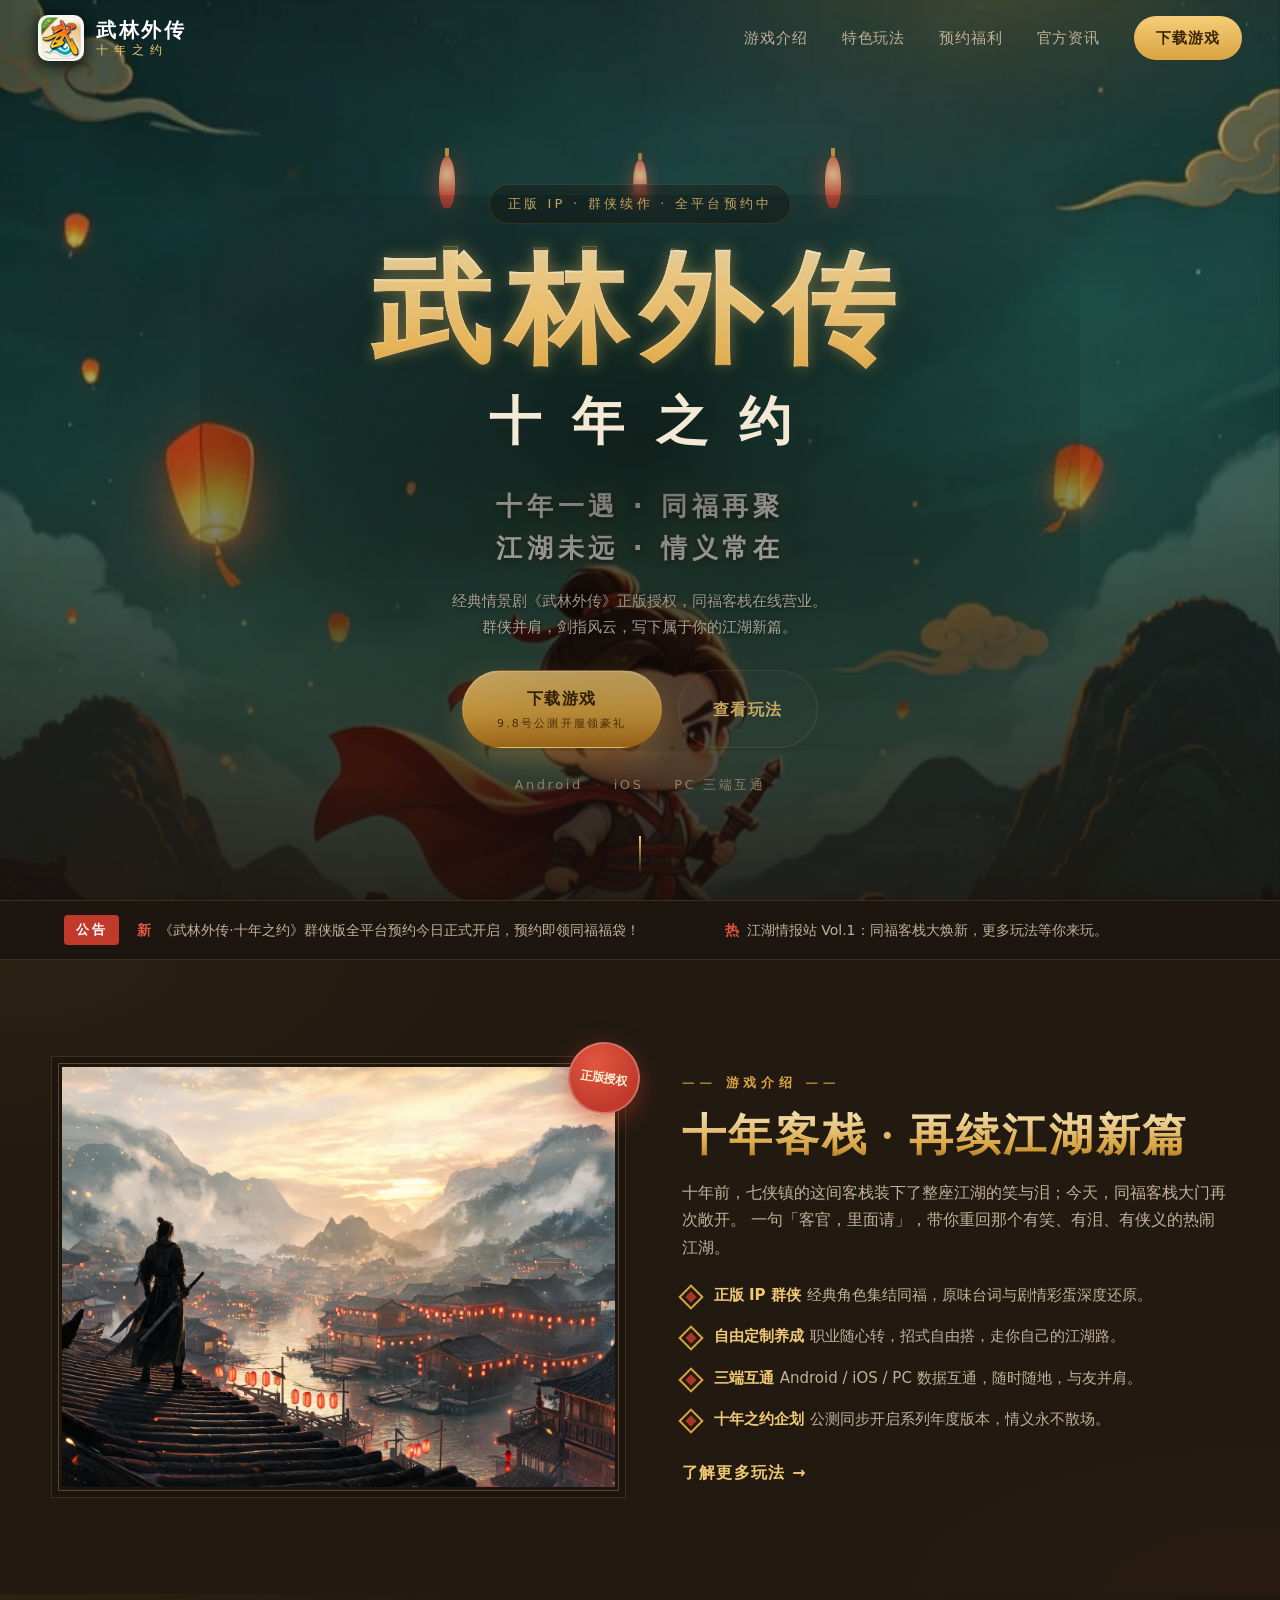
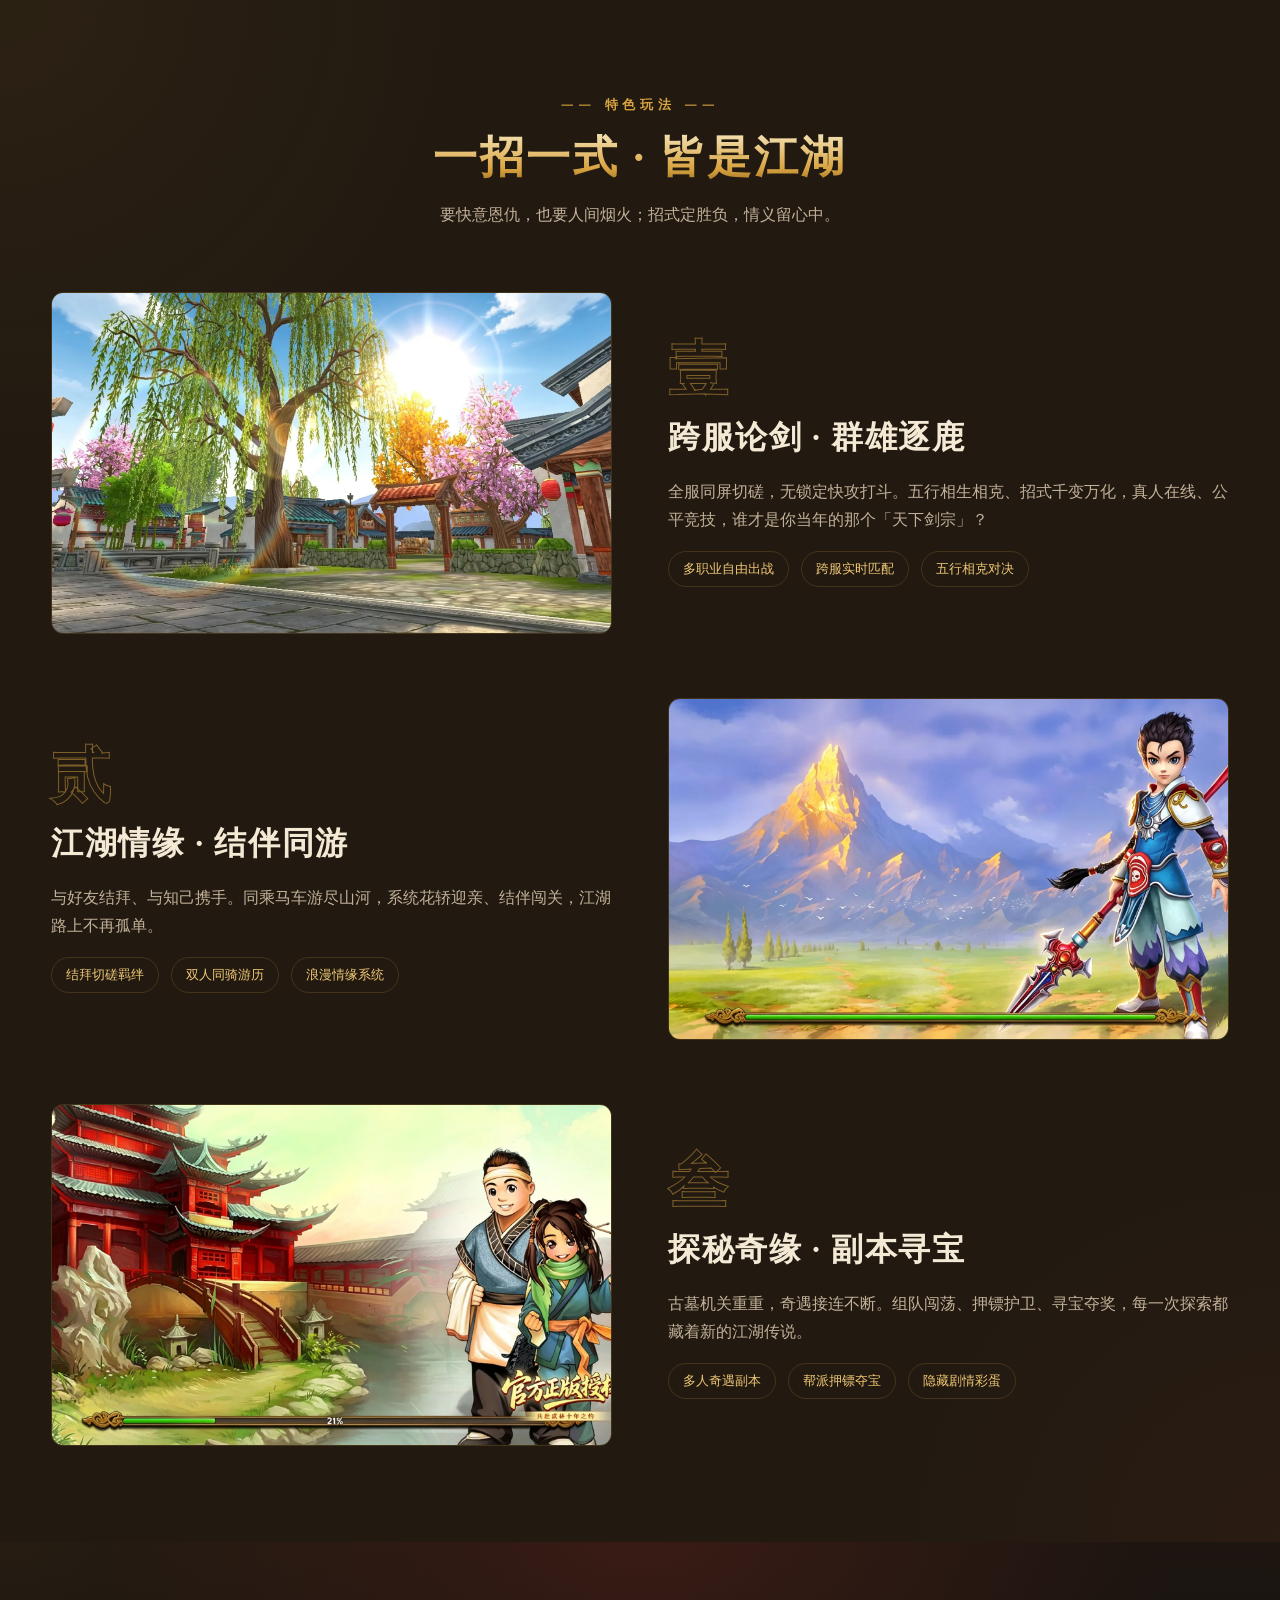
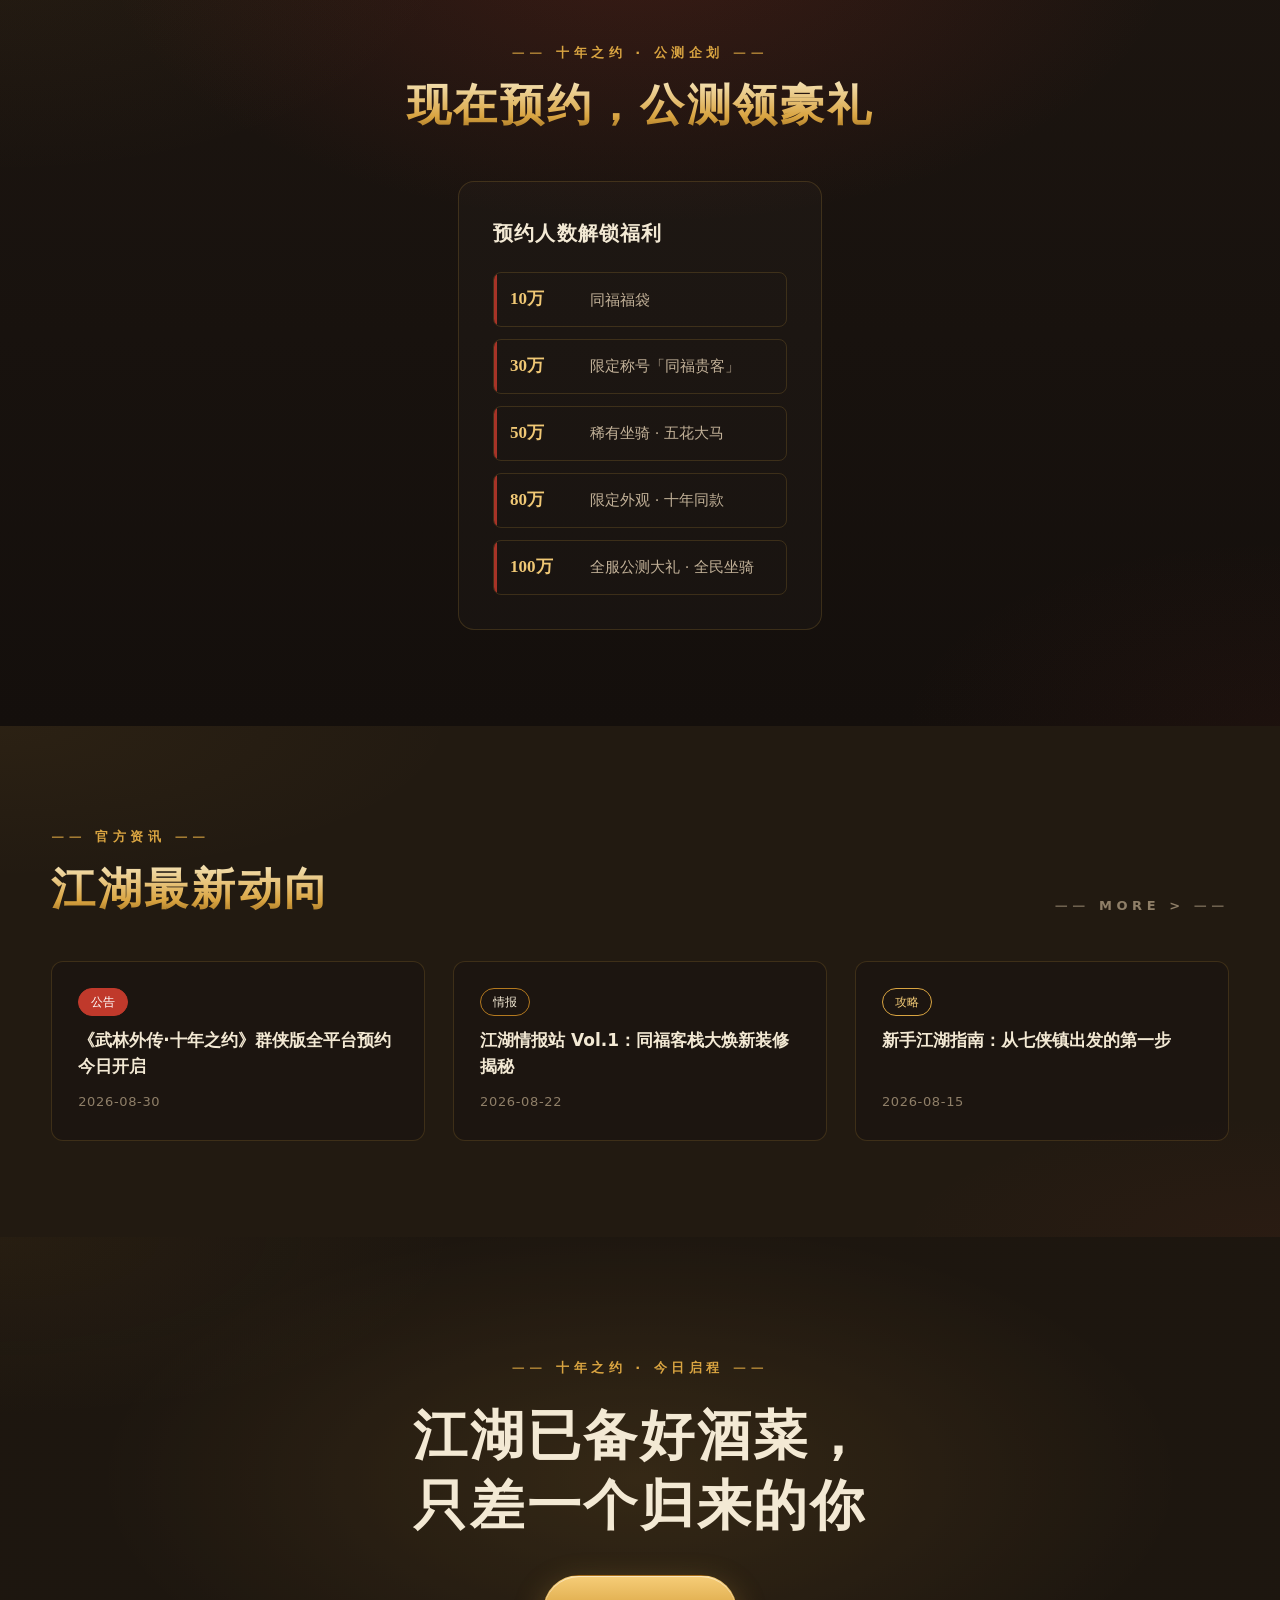
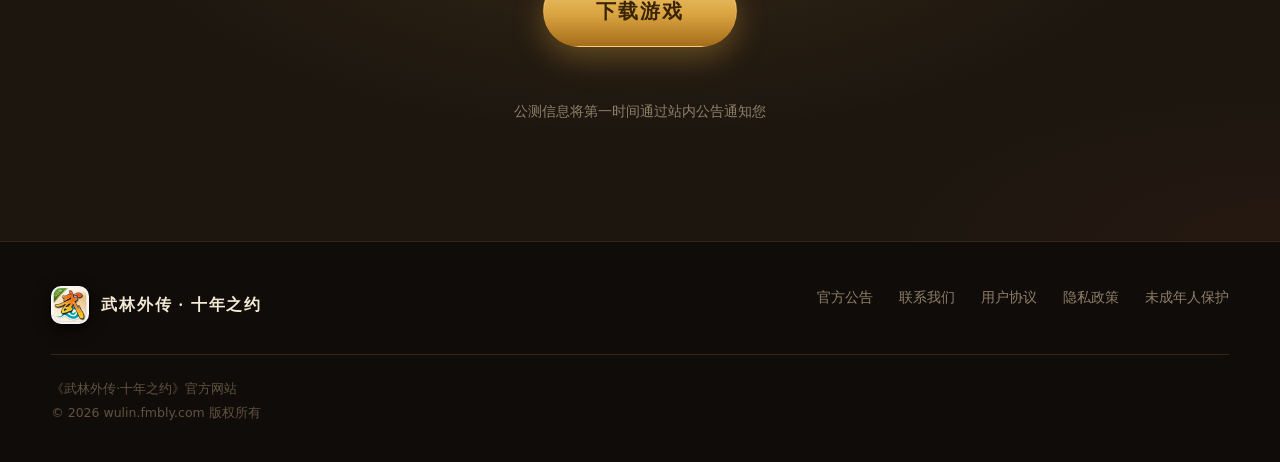
==== index.html @ 112ff5f8 "download: 武林外传下载链接替换为sdkn-ldy.zhangyu39.com分销落地页(app_id=7631, promote_id=1778)" ====
<!DOCTYPE html>
<html lang="zh-CN" class="js"><head>
<meta charset="UTF-8">
<meta name="viewport" content="width=device-width, initial-scale=1.0">
<title>武林外传：十年之约 - 官方网站</title>
<meta name="description" content="《武林外传·十年之约》正版群侠手游官网。经典情景剧武林外传正版授权，同福客栈在线营业，群侠并肩，剑指风云。十年一遇，江湖未远，情义常在。">
<meta name="keywords" content="武林外传,武林外传十年之约,武林外传手游,群侠,同福客栈,武侠手游,官网,预约">
<meta name="baidu-site-verification" content="codeva-mMOfyndmXT" />
<link rel="canonical" href="https://wulin.fmbly.com/">
<meta property="og:type" content="website">
<meta property="og:title" content="武林外传：十年之约 - 官方网站">
<meta property="og:description" content="十年一遇 · 同福再聚。经典情景剧正版授权群侠手游，公测预约现已开启。">
<meta property="og:image" content="https://wulin.fmbly.com/assets/images/hero_kv.jpg">
<link rel="icon" type="image/svg+xml" href="favicon.svg">
<link rel="icon" type="image/png" href="favicon-32.png" sizes="32x32">
<link rel="apple-touch-icon" href="favicon-192.png">
<link rel="stylesheet" href="css/style.css?v=20260903">
</head>
<body>
<a class="skip-link" href="#main">跳到主要内容</a>

<!-- ===== 顶部导航 ===== -->
<header class="site-head scrolled" id="top">
  <nav class="nav" aria-label="主导航">
    <a class="brand" href="#top">
      <img class="brand-seal-img" src="assets/images/logo-wu-v7.webp?v=20260903" alt="武林外传·十年之约" width="48" height="48">
      <span class="brand-txt">
        <b>武林外传</b>
        <i>十年之约</i>
      </span>
    </a>
    <div class="nav-links" id="navLinks">
      <a href="#intro">游戏介绍</a>
      <a href="#features">特色玩法</a>
      <a href="#welfare">预约福利</a>
      <a href="#news">官方资讯</a>
      <a class="nav-cta" href="https://sdkn-ldy.zhangyu39.com/?app_id=7631&promote_id=1778" target="_blank">下载游戏</a>
    </div>
    <button class="nav-toggle" id="navToggle" aria-label="展开菜单" aria-expanded="false" aria-controls="navLinks">
      <span></span><span></span><span></span>
    </button>
  </nav>
</header>

<main id="main">

  <!-- ===== 首屏主视觉 ===== -->
  <section class="hero" id="home">
    <div class="hero-media">
      <img class="hero-bg" src="assets/images/hero-new.webp?v=20260904" alt="同福客栈月夜江湖" fetchpriority="high">
      <div class="hero-veil"></div>
      <div class="hero-veil2"></div>
    </div>
    <div class="hero-inner">
      <div class="hero-lantern-wrap" aria-hidden="true">
        <span class="lantern l1"></span>
        <span class="lantern l2"></span>
        <span class="lantern l3"></span>
      </div>
      <div class="hero-badge">正版 IP · 群侠续作 · 全平台预约中</div>
      <h1 class="hero-title">
        <span class="t-main">武林外传</span>
        <span class="t-sub">十年之约</span>
      </h1>
      <p class="hero-dimmer" aria-hidden="true"></p>
      <p class="hero-slogan">十年一遇 · 同福再聚<br>江湖未远 · 情义常在</p>
      <p class="hero-desc">经典情景剧《武林外传》正版授权，同福客栈在线营业。<br>群侠并肩，剑指风云，写下属于你的江湖新篇。</p>
      <div class="hero-actions">
        <a class="btn btn-primary" href="https://sdkn-ldy.zhangyu39.com/?app_id=7631&promote_id=1778" target="_blank" style="position: relative;">
          <span>下载游戏</span>
          <small>9.8号公测开服领豪礼</small>
        </a>
        <a class="btn btn-ghost" href="#features">查看玩法</a>
      </div>
      <div class="hero-meta">
        <span>Android</span><i>·</i><span>iOS</span><i>·</i><span>PC 三端互通</span>
      </div>
    </div>
    <div class="hero-scroll" aria-hidden="true"><i></i></div>
  </section>

  <!-- ===== 公告栏 ===== -->
  <div class="notice">
    <span class="notice-seal">公告</span>
    <div class="notice-track">
      <p><b>新</b>《武林外传·十年之约》群侠版全平台预约今日正式开启，预约即领同福福袋！</p>
      <p><b>热</b>江湖情报站 Vol.1：同福客栈大焕新，更多玩法等你来玩。</p>
    </div>
  </div>

  <!-- ===== 游戏介绍 ===== -->
  <section class="section intro" id="intro">
    <div class="wrap grid-2">
      <div class="intro-media reveal in">
        <div class="frame-photo">
          <img src="assets/images/hero_kv.webp?v=20260903" alt="暮色古武侠客栈全景" loading="lazy">
        </div>
        <span class="frame-stamp" aria-hidden="true">正版授权</span>
      </div>
      <div class="intro-body">
        <span class="eyebrow">游戏介绍</span>
        <h2 class="sec-title">十年客栈 · 再续江湖新篇</h2>
        <p class="sec-lead">
          十年前，七侠镇的这间客栈装下了整座江湖的笑与泪；今天，同福客栈大门再次敞开。
          一句「客官，里面请」，带你重回那个有笑、有泪、有侠义的热闹江湖。
        </p>
        <ul class="intro-points">
          <li>
            <i class="qi"></i><span><b>正版 IP 群侠</b>经典角色集结同福，原味台词与剧情彩蛋深度还原。</span>
          </li>
          <li>
            <i class="qi"></i><span><b>自由定制养成</b>职业随心转，招式自由搭，走你自己的江湖路。</span>
          </li>
          <li>
            <i class="qi"></i><span><b>三端互通</b>Android / iOS / PC 数据互通，随时随地，与友并肩。</span>
          </li>
          <li>
            <i class="qi"></i><span><b>十年之约企划</b>公测同步开启系列年度版本，情义永不散场。</span>
          </li>
        </ul>
        <a class="link-more" href="#features">了解更多玩法 <span>→</span></a>
      </div>
    </div>
  </section>

  <!-- ===== 特色玩法 ===== -->
  <section class="section features" id="features">
    <div class="wrap">
      <div class="sec-head-center reveal in">
        <span class="eyebrow">特色玩法</span>
        <h2 class="sec-title">一招一式 · 皆是江湖</h2>
        <p class="sec-lead">要快意恩仇，也要人间烟火；招式定胜负，情义留心中。</p>
      </div>

      <article class="feat-row">
        <div class="feat-media reveal in"><img src="assets/images/feature-lunjian.webp?v=20260903" alt="数位侠士点亮兵刃在古老擂台对招" loading="lazy"></div>
        <div class="feat-body reveal in">
          <span class="feat-index">壹</span>
          <h3>跨服论剑 · 群雄逐鹿</h3>
          <p>全服同屏切磋，无锁定快攻打斗。五行相生相克、招式千变万化，真人在线、公平竞技，谁才是你当年的那个「天下剑宗」？</p>
          <ul>
            <li>多职业自由出战</li>
            <li>跨服实时匹配</li>
            <li>五行相克对决</li>
          </ul>
        </div>
      </article>

      <article class="feat-row rev">
        <div class="feat-media reveal in"><img src="assets/images/feature-qingyuan.webp?v=20260903" alt="皓月当空，一对江湖侠侣在湖心码头并肩凭栏" loading="lazy"></div>
        <div class="feat-body reveal in">
          <span class="feat-index">贰</span>
          <h3>江湖情缘 · 结伴同游</h3>
          <p>与好友结拜、与知己携手。同乘马车游尽山河，系统花轿迎亲、结伴闯关，江湖路上不再孤单。</p>
          <ul>
            <li>结拜切磋羁绊</li>
            <li>双人同骑游历</li>
            <li>浪漫情缘系统</li>
          </ul>
        </div>
      </article>

      <article class="feat-row">
        <div class="feat-media reveal in"><img src="assets/images/feature-jitan.webp?v=20260903" alt="探险者深入云雾缭绕的深山古祠秘藏" loading="lazy"></div>
        <div class="feat-body reveal in">
          <span class="feat-index">叁</span>
          <h3>探秘奇缘 · 副本寻宝</h3>
          <p>古墓机关重重，奇遇接连不断。组队闯荡、押镖护卫、寻宝夺奖，每一次探索都藏着新的江湖传说。</p>
          <ul>
            <li>多人奇遇副本</li>
            <li>帮派押镖夺宝</li>
            <li>隐藏剧情彩蛋</li>
          </ul>
        </div>
      </article>
    </div>
  </section>


  <!-- ===== 预约福利 ===== -->
  <section class="section welfare" id="welfare">
    <div class="wrap">
      <div class="sec-head-center reveal in">
        <span class="eyebrow">十年之约 · 公测企划</span>
        <h2 class="sec-title">现在预约，公测领豪礼</h2>
      </div>

      <div class="welfare-grid">
                <div class="reward reveal in">
          <h3>预约人数解锁福利</h3>
          <ul class="reward-tiers">
            <li><span class="rt-num">10万</span><span class="rt-name">同福福袋</span><i></i></li>
            <li><span class="rt-num">30万</span><span class="rt-name">限定称号「同福贵客」</span><i></i></li>
            <li><span class="rt-num">50万</span><span class="rt-name">稀有坐骑 · 五花大马</span><i></i></li>
            <li><span class="rt-num">80万</span><span class="rt-name">限定外观 · 十年同款</span><i></i></li>
            <li><span class="rt-num">100万</span><span class="rt-name">全服公测大礼 · 全民坐骑</span><i></i></li>
          </ul>
        </div>
      </div>
    </div>
  </section>

  <!-- ===== 官方资讯 ===== -->
  <section class="section news" id="news">
    <div class="wrap">
      <div class="sec-head-space reveal in">
        <div>
          <span class="eyebrow">官方资讯</span>
          <h2 class="sec-title">江湖最新动向</h2>
        </div>
        <span class="eyebrow side">MORE &gt;</span>
      </div>
      <div class="news-list">
        <a class="news-item reveal in" href="#" aria-label="查看公告">
          <span class="news-tag hot">公告</span>
          <h3>《武林外传·十年之约》群侠版全平台预约今日开启</h3>
          <span class="news-date">2026-08-30</span>
        </a>
        <a class="news-item reveal in" href="#" aria-label="查看情报">
          <span class="news-tag info">情报</span>
          <h3>江湖情报站 Vol.1：同福客栈大焕新装修揭秘</h3>
          <span class="news-date">2026-08-22</span>
        </a>
        <a class="news-item reveal in" href="#" aria-label="查看攻略">
          <span class="news-tag">攻略</span>
          <h3>新手江湖指南：从七侠镇出发的第一步</h3>
          <span class="news-date">2026-08-15</span>
        </a>
      </div>
    </div>
  </section>

  <!-- ===== 最终行动号召 ===== -->
  <section class="section reserve" id="reserve">
    <div class="reserve-inner reveal in">
      <span class="eyebrow">十年之约 · 今日启程</span>
      <h2 class="reserve-title">江湖已备好酒菜，<br>只差一个归来的你</h2>
      <a class="btn btn-primary btn-lg" href="https://sdkn-ldy.zhangyu39.com/?app_id=7631&promote_id=1778" target="_blank"><span>下载游戏</span></a>
      <p class="reserve-note"><br>公测信息将第一时间通过站内公告通知您</p>
    </div>
  </section>

</main>

<!-- ===== 页脚 ===== -->
<footer class="footer">
  <div class="wrap">
    <div class="foot-top">
      <div class="foot-brand">
        <img class="brand-seal-img" src="assets/images/logo-wu-v7.webp?v=20260903" alt="武林外传·十年之约" width="48" height="48">
        <b>武林外传 · 十年之约</b>
      </div>
      <div class="foot-links">
        <a href="#">官方公告</a>
        <a href="#">联系我们</a>
        <a href="#">用户协议</a>
        <a href="#">隐私政策</a>
        <a href="#">未成年人保护</a>
      </div>
    </div>
    <div class="foot-line"></div>
    <div class="foot-legal">
      <p>《武林外传·十年之约》官方网站</p>
      <p>© 2026 wulin.fmbly.com 版权所有</p>
    </div>
  </div>
</footer>

<script src="js/main.js?v=20260901"></script>

</body></html>
---- css/style.css ----
/* ==========================================================
   武林外传 · 十年之约 — 官方站样式
   暖色怀旧客栈 × 现代高级手游质感
   ========================================================== */

:root{
  --ink:#140f0c;          /* 深墨暖黑 */
  --panel:#1c1510;
  --panel2:#231a13;
  --line:rgba(217,164,65,.18);
  --gold:#d9a441;
  --gold-2:#f0c875;
  --gold-3:#b4791f;
  --red:#c0392b;
  --red-2:#e2573f;
  --paper:#f3e9d4;       /* 羊皮纸暖白 */
  --muted:#c2b198;
  --dim:#8f7f68;
  --font-serif:"Noto Serif SC","Songti SC","STSong","SimSun",serif;
  --font-sans:"PingFang SC","Microsoft YaHei","Noto Sans SC",system-ui,sans-serif;
  --shadow:0 24px 60px rgba(0,0,0,.5);
}

*{margin:0;padding:0;box-sizing:border-box;-webkit-tap-highlight-color:transparent}
html{scroll-behavior:smooth;scroll-padding-top:84px}
body{
  font-family:var(--font-sans);
  color:var(--paper);
  background:#221a11;   /* 在原极暗墨黑基础上提亮到暖调深棕，减轻整体沉闷感 */
  line-height:1.7;
  -webkit-font-smoothing:antialiased;
  overflow-x:hidden;
}
a{color:inherit;text-decoration:none}
img{display:block;max-width:100%}
ul{list-style:none}

::selection{background:var(--gold-3);color:#fff}

.skip-link{
  position:absolute;left:-9999px;top:0;z-index:200;
  padding:10px 16px;background:var(--gold);color:var(--ink);
}
.skip-link:focus{left:8px;top:8px}

.wrap{width:min(1180px,92vw);margin:0 auto}
.section{padding:96px 0;position:relative}

/* 中式点缀背景云纹 */
.section::before{
  content:"";position:absolute;inset:0;pointer-events:none;
  background:
    radial-gradient(60% 50% at 0% 0%, rgba(217,164,65,.05), transparent 60%),
    radial-gradient(50% 40% at 100% 100%, rgba(192,57,43,.05), transparent 60%);
}

/* ---------- 通用标题 ---------- */
.eyebrow{
  display:inline-block;font-size:13px;letter-spacing:.35em;
  color:var(--gold);font-weight:600;margin-bottom:14px;
}
.eyebrow::before{content:"—— ";opacity:.7}
.eyebrow::after{content:" ——";opacity:.7}
.sec-title{
  font-family:var(--font-serif);
  font-weight:800;font-size:clamp(28px,4vw,44px);
  letter-spacing:.06em;line-height:1.25;
  background:linear-gradient(180deg,#f6e6bd,#d9a441 70%,#9a6c1f);
  -webkit-background-clip:text;background-clip:text;color:transparent;
}
.sec-lead{margin-top:16px;color:var(--muted);max-width:640px}
.sec-head-center{text-align:center}
.sec-head-center .sec-lead{margin-left:auto;margin-right:auto}
.sec-head-space{display:flex;align-items:flex-end;justify-content:space-between}
.sec-head-space .side{color:var(--dim);margin:0}

/* ---------- 按钮 ---------- */
.btn{
  display:inline-flex;flex-direction:column;align-items:center;justify-content:center;
  gap:2px;padding:14px 34px;border-radius:100px;
  font-family:var(--font-serif);font-weight:700;letter-spacing:.1em;
  text-align:center;transition:.25s;border:1px solid transparent;
}
.btn small{font-size:11px;letter-spacing:.2em;opacity:.85;font-family:var(--font-sans);font-weight:400}
.btn-primary{
  color:#3a2406;
  background:linear-gradient(180deg,#f6cd78,#d9a441 55%,#a66d1a);
  box-shadow:0 10px 30px rgba(217,164,65,.35), inset 0 1px 0 rgba(255,255,255,.5);
}
.btn-primary:hover{transform:translateY(-2px);box-shadow:0 16px 40px rgba(217,164,65,.5), inset 0 1px 0 rgba(255,255,255,.5)}
.btn-ghost{color:var(--gold-2);border-color:var(--line);background:rgba(255,255,255,.02)}
.btn-ghost:hover{border-color:var(--gold);background:rgba(217,164,65,.08)}
.btn-lg{padding:18px 52px;font-size:20px}
.link-more{margin-top:26px;display:inline-block;color:var(--gold-2);font-weight:600;letter-spacing:.08em}
.link-more span{display:inline-block;transition:.25s}
.link-more:hover span{transform:translateX(6px)}

/* ---------- 顶部导航 ---------- */
.site-head{position:fixed;inset:0 0 auto;z-index:100}
.nav{
  width:min(1280px,94vw);margin:0 auto;height:76px;
  display:flex;align-items:center;justify-content:space-between;
  transition:.3s;
}
.site-head.scrolled .nav{height:62px}
.site-head.scrolled{
  background:rgba(20,15,12,.88);
  backdrop-filter:blur(12px);
  border-bottom:1px solid var(--line);
}
.brand{display:flex;align-items:center;gap:12px}
.brand-logo{height:44px;width:auto;flex:none;object-fit:contain;filter:drop-shadow(0 4px 12px rgba(0,0,0,.45))}
.brand-seal-img{
  width:46px;height:46px;flex:none;object-fit:contain;
  border-radius:10px;box-shadow:0 4px 16px rgba(0,0,0,.55);filter:drop-shadow(0 2px 6px rgba(0,0,0,.35));
}
.brand-txt{display:flex;flex-direction:column;line-height:1.05}
.brand-txt b{font-family:var(--font-serif);font-size:20px;letter-spacing:.12em;color:#fff}
.brand-txt i{font-style:normal;font-size:12px;letter-spacing:.5em;color:var(--gold-2);margin-top:3px}
.nav-links{display:flex;align-items:center;gap:34px}
.nav-links a{color:var(--muted);font-size:14.5px;letter-spacing:.06em;transition:.2s;position:relative}
.nav-links a:hover{color:var(--gold-2)}
.nav-links a::after{content:"";position:absolute;left:0;bottom:-6px;width:0;height:2px;background:var(--gold);transition:.25s}
.nav-links a:hover::after{width:100%}
.nav-links .nav-cta{
  color:#3a2406;font-weight:700;padding:10px 22px;border-radius:100px;
  background:linear-gradient(180deg,#f6cd78,#d9a441);
}
.nav-links .nav-cta::after{display:none}
.nav-links .nav-cta:hover{color:#2a1a04;box-shadow:0 6px 20px rgba(217,164,65,.4)}
.nav-toggle{
  display:none;width:42px;height:42px;background:none;border:1px solid var(--line);
  border-radius:8px;flex-direction:column;align-items:center;justify-content:center;gap:5px;cursor:pointer;
}
.nav-toggle span{width:20px;height:2px;background:var(--gold-2);transition:.3s}
.nav-toggle.open span:nth-child(1){transform:translateY(7px) rotate(45deg)}
.nav-toggle.open span:nth-child(2){opacity:0}
.nav-toggle.open span:nth-child(3){transform:translateY(-7px) rotate(-45deg)}

/* ---------- 首屏 ---------- */
.hero{position:relative;min-height:100vh;display:flex;align-items:center;justify-content:center;overflow:hidden;text-align:center}
.hero-media{position:absolute;inset:0}
.hero-bg{width:100%;height:100%;object-fit:cover;object-position:center 35%;transform:scale(1.06);animation:heroZoom 16s ease-out forwards}
@keyframes heroZoom{to{transform:scale(1)}}
.hero-veil{position:absolute;inset:0;background:linear-gradient(180deg,rgba(20,15,12,.18),rgba(20,15,12,.28) 50%,rgba(20,15,12,.85) 100%)}
.hero-veil2{position:absolute;inset:0;background:radial-gradient(80% 60% at 50% 25%,transparent,rgba(20,15,12,.22))}
.hero-inner{position:relative;z-index:5;padding:120px 20px 40px}
.hero-badge{
  display:inline-block;padding:8px 18px;border:1px solid var(--line);
  border-radius:100px;color:var(--gold-2);font-size:13px;letter-spacing:.25em;
  background:rgba(20,15,12,.35);backdrop-filter:blur(6px);margin-bottom:26px;
}
.hero-title{font-family:var(--font-serif);margin:0 0 20px;position:relative;z-index:2}
.hero-title .t-main,.hero-title .t-sub{position:relative;z-index:2}
.hero-dimmer{position:absolute;left:50%;top:17%;transform:translateX(-50%);z-index:1;width:min(880px,94vw);height:72%;border-radius:18px;background:radial-gradient(60% 62% at 50% 46%,rgba(10,7,4,.62),rgba(10,7,4,.28) 62%,transparent 100%);pointer-events:none}
.hero-title .t-main{
  display:block;font-size:clamp(52px,10vw,120px);font-weight:900;letter-spacing:.12em;line-height:1;
  background:linear-gradient(180deg,#fffbe6,#ffdd9e 55%,#f8c05a);
  -webkit-background-clip:text;background-clip:text;color:transparent;
  -webkit-text-stroke:.5px rgba(255,255,255,.35);
  text-shadow:0 0 16px rgba(255,200,90,.4),0 1px 2px rgba(150,100,20,.3);
}
.hero-title .t-sub{
  display:block;font-size:clamp(24px,4.5vw,52px);font-weight:700;letter-spacing:.6em;
  color:var(--paper);margin-top:8px;text-indent:.6em;
}
.hero-slogan{margin-top:6px;font-size:clamp(18px,2.6vw,26px);letter-spacing:.18em;color:#ffffff;font-weight:600;line-height:1.6;text-shadow:0 2px 8px rgba(0,0,0,.7),0 0 20px rgba(255,200,120,.3)}
.hero-desc{margin:20px auto 30px;color:#f5ecd7;font-size:15px;max-width:520px;text-shadow:0 1px 4px rgba(0,0,0,.6)}
.hero-actions{display:flex;gap:16px;justify-content:center;flex-wrap:wrap}
.hero-meta{margin-top:26px;color:var(--dim);font-size:13px;letter-spacing:.2em;display:flex;gap:12px;justify-content:center}
.hero-meta i{opacity:.4}
.hero-scroll{position:absolute;bottom:26px;left:50%;transform:translateX(-50%);z-index:5}
.hero-scroll i{display:block;width:2px;height:38px;background:linear-gradient(var(--gold-2),transparent);animation:drop 2s infinite}
@keyframes drop{0%{transform:scaleY(0);transform-origin:top}45%{transform:scaleY(1);transform-origin:top}100%{transform:scaleY(0);transform-origin:bottom;opacity:0}}

/* 灯笼 */
.hero-lantern-wrap{position:absolute;inset:12% 0 auto 0;display:flex;justify-content:space-around;pointer-events:none;opacity:.8}
.lantern{width:16px;height:52px;border-radius:50% 50% 40% 40%;position:relative;
  background:radial-gradient(circle at 50% 35%,#ffd19c,var(--red-2) 60%,var(--red));box-shadow:0 0 22px rgba(226,87,63,.6);animation:sway 4s ease-in-out infinite}
.lantern::before{content:"";position:absolute;top:-8px;left:50%;transform:translateX(-50%);border-left:2px solid var(--gold);border-right:2px solid var(--gold);height:8px}
.lantern.l2{animation-delay:.5s;transform:scale(.85)}
.lantern.l3{animation-delay:1.1s}
@keyframes sway{0%,100%{transform:rotate(-4deg)}50%{transform:rotate(4deg)}}

/* ---------- 公告栏 ---------- */
.notice{display:flex;align-items:center;gap:18px;background:var(--panel);border-top:1px solid var(--line);border-bottom:1px solid var(--line);overflow:hidden}
.notice-seal{flex:none;margin:14px 0 14px 5vw;padding:4px 12px;background:var(--red);color:#fff;font-weight:700;letter-spacing:.2em;border-radius:4px;font-size:13px}
.notice-track{overflow:hidden;white-space:nowrap;width:100%}
.notice-track p{display:inline-block;color:var(--muted);font-size:14px;margin-right:80px;animation:scroll 26s linear infinite}
.notice-track p b{color:var(--red-2);font-weight:700;margin-right:8px}
@keyframes scroll{0%{transform:translateX(0)}100%{transform:translateX(-60%)}}

/* ---------- 游戏介绍 ---------- */
.grid-2{display:grid;grid-template-columns:1.05fr 1fr;gap:56px;align-items:center}
.intro-media{position:relative}
.frame-photo{border:1px solid var(--line);padding:10px;background:var(--panel);position:relative}
.frame-photo::before{content:"";position:absolute;inset:6px;border:1px solid rgba(217,164,65,.35);pointer-events:none}
.frame-photo img{height:420px;width:100%;object-fit:cover}
.frame-stamp{
  position:absolute;right:-14px;top:-14px;width:72px;height:72px;border-radius:50%;
  display:grid;place-items:center;text-align:center;font-family:var(--font-serif);font-weight:700;font-size:12px;color:#fbeed2;
  background:radial-gradient(circle at 35% 30%,var(--red-2),var(--red) 70%);
  border:2px solid rgba(255,255,255,.25);transform:rotate(8deg);box-shadow:0 8px 24px rgba(192,57,43,.5);
}
.intro-points{margin-top:22px;display:grid;gap:16px}
.intro-points li{display:flex;gap:14px;align-items:flex-start}
.intro-points .qi{flex:none;width:18px;height:18px;margin-top:5px;border:2px solid var(--gold);transform:rotate(45deg);position:relative}
.intro-points .qi::after{content:"";position:absolute;inset:3px;background:var(--red);opacity:.85}
.intro-points b{color:var(--gold-2);font-weight:700;margin-right:6px}
.intro-points span{color:var(--muted);font-size:15px}

/* ---------- 特色玩法 ---------- */
.feat-row{display:grid;grid-template-columns:1fr 1fr;gap:56px;align-items:center;margin-top:64px}
.feat-row.rev .feat-media{order:2}
.feat-row.rev .feat-body{order:1}
.feat-media{overflow:hidden;border-radius:12px;border:1px solid var(--line);position:relative}
.feat-media img{width:100%;height:340px;object-fit:cover;transition:.6s}
.feat-row:hover .feat-media img{transform:scale(1.05)}
.feat-body{position:relative;padding:20px 0}
.feat-index{font-family:var(--font-serif);font-size:60px;font-weight:900;line-height:1;color:transparent;-webkit-text-stroke:1px rgba(217,164,65,.5)}
.feat-body h3{font-family:var(--font-serif);font-size:clamp(22px,3vw,32px);margin:10px 0 14px;color:var(--paper);letter-spacing:.05em}
.feat-body p{color:var(--muted)}
.feat-body ul{margin-top:18px;display:flex;flex-wrap:wrap;gap:12px}
.feat-body li{font-size:13px;color:var(--gold-2);border:1px solid var(--line);padding:6px 14px;border-radius:100px}

/* ---------- 江湖人物 ---------- */
.heroes{background:var(--panel)}
.heroes-grid{display:grid;grid-template-columns:repeat(3,1fr);gap:28px;margin-top:50px}
.hero-card{background:var(--panel2);border:1px solid var(--line);border-radius:12px;overflow:hidden;transition:.35s;cursor:pointer}
.hero-card:hover{transform:translateY(-8px);border-color:var(--gold);box-shadow:var(--shadow)}
.hc-img{height:300px;overflow:hidden;position:relative}
.hc-img img{width:100%;height:100%;object-fit:cover;transition:.6s}
.hero-card:hover .hc-img img{transform:scale(1.08)}
.hc-img::after{content:"";position:absolute;inset:auto 0 0 0;height:50%;background:linear-gradient(transparent,var(--panel2));}
.hero-card figcaption{padding:18px 20px 22px;position:relative}
.hc-role{font-size:12px;letter-spacing:.25em;color:var(--gold)}
.hero-card h3{font-family:var(--font-serif);font-size:22px;margin:6px 0 8px;color:var(--paper);letter-spacing:.05em}
.hero-card p{color:var(--muted);font-size:14px}

/* ---------- 预约福利 ---------- */
.welfare{background:
  radial-gradient(70% 60% at 50% 0%,rgba(192,57,43,.18),transparent 60%),
  linear-gradient(var(--panel),var(--ink))}
.welfare-grid{display:grid;gap:40px;justify-content:center;margin-top:48px}
.reward{width:min(760px,100%);justify-self:center}
.countdown,.reward{background:rgba(255,255,255,.02);border:1px solid var(--line);border-radius:16px;padding:34px}
.countdown h3,.reward h3{font-family:var(--font-serif);color:var(--paper);font-size:20px;letter-spacing:.06em;margin-bottom:22px}
.cd-boxes{display:flex;gap:16px}
.cd{flex:1;text-align:center;background:var(--panel2);border:1px solid var(--line);border-radius:10px;padding:18px 6px}
.cd b{display:block;font-family:var(--font-serif);font-size:clamp(28px,4vw,40px);color:var(--gold-2);letter-spacing:.05em}
.cd span{font-size:12px;color:var(--dim);letter-spacing:.2em}
.cd-note{margin-top:18px;color:var(--dim);font-size:13px}
.reward-tiers{display:grid;gap:12px}
.reward-tiers li{display:flex;align-items:center;gap:16px;padding:12px 16px;border:1px solid var(--line);border-radius:8px;position:relative;overflow:hidden}
.reward-tiers li:hover{border-color:var(--gold)}
.reward-tiers li::after{content:"";position:absolute;left:0;top:0;bottom:0;width:3px;background:var(--red);opacity:.85}
.rt-num{flex:none;min-width:64px;font-family:var(--font-serif);font-weight:700;color:var(--gold-2);font-size:17px}
.rt-name{color:var(--muted);font-size:14.5px}

/* ---------- 资讯 ---------- */
.news-list{display:grid;grid-template-columns:repeat(3,1fr);gap:28px;margin-top:44px}
.news-item{background:var(--panel);border:1px solid var(--line);border-radius:12px;padding:26px;display:flex;flex-direction:column;gap:12px;transition:.3s}
.news-item:hover{border-color:var(--gold);transform:translateY(-4px)}
.news-tag{align-self:flex-start;font-size:12px;padding:3px 12px;border-radius:100px;border:1px solid var(--gold);color:var(--gold-2)}
.news-tag.hot{color:#fff;border-color:var(--red);background:var(--red)}
.news-tag.info{color:var(--paper);border-color:var(--gold-3)}
.news-item h3{font-size:17px;color:var(--paper);font-weight:600;line-height:1.5;flex:1}
.news-date{color:var(--dim);font-size:13px;letter-spacing:.05em}

/* ---------- 最终号召 ---------- */
.reserve{text-align:center;background:
  linear-gradient(rgba(20,15,12,.35),rgba(20,15,12,.35)),
  radial-gradient(60% 60% at 50% 40%,rgba(217,164,65,.2),transparent 70%)}
.reserve-inner{padding:20px 0}
.reserve-title{font-family:var(--font-serif);font-size:clamp(30px,5vw,54px);font-weight:800;line-height:1.3;margin:8px 0 34px;color:var(--paper);letter-spacing:.05em}
.reserve-note{margin-top:22px;color:var(--dim);font-size:14px;line-height:2}

/* ---------- 页脚 ---------- */
.footer{background:#100c09;border-top:1px solid var(--line);padding:44px 0 38px}
.foot-top{display:flex;align-items:flex-start;justify-content:space-between;gap:24px;flex-wrap:wrap}
.foot-brand{display:flex;align-items:center;gap:12px}
.foot-brand .brand-seal-img{width:38px;height:38px}
.foot-brand b{font-family:var(--font-serif);letter-spacing:.12em;color:var(--paper)}
.foot-links{display:flex;gap:26px;flex-wrap:wrap}
.foot-links a{color:var(--dim);font-size:14px;transition:.2s}
.foot-links a:hover{color:var(--gold-2)}
.foot-line{height:1px;background:var(--line);margin:30px 0 22px}
.foot-legal p{color:#5f5340;font-size:12.5px;line-height:1.9}

/* ==========================================================
   滚动显现（JS 加入 js 类后启用，否则内容保持可见 —— fail-open）
   ========================================================== */
.js .reveal{opacity:0;transform:translateY(30px);transition:opacity .7s ease,transform .7s ease}
.js .reveal.in{opacity:1;transform:none}

/* ==========================================================
   响应式
   ========================================================== */
@media (max-width:960px){
  .section{padding:72px 0}
  .grid-2,.feat-row,.welfare-grid{grid-template-columns:1fr;gap:40px}
  .feat-row.rev .feat-media{order:0}
  .feat-row.rev .feat-body{order:1}
  .heroes-grid{grid-template-columns:repeat(2,1fr)}
  .news-list{grid-template-columns:1fr}
  .frame-photo img{height:320px}
}
@media (max-width:680px){
  .nav-toggle{display:flex}
  .nav-links{
    position:fixed;top:76px;right:0;width:min(86vw,340px);height:calc(100vh - 76px);
    background:rgba(20,15,12,.97);flex-direction:column;justify-content:flex-start;
    gap:0;padding:24px;transform:translateX(100%);transition:.35s;backdrop-filter:blur(12px);
  }
  .nav-links.open{transform:none}
  .nav-links a{padding:16px 0;border-bottom:1px solid var(--line);width:100%;text-align:left}
  .nav-links .nav-cta{text-align:center;border:none;margin-top:18px}
  .heroes-grid{grid-template-columns:1fr 1fr;gap:16px}
  .hc-img{height:230px}
  .hero-title .t-main{letter-spacing:.08em}
  .cd-boxes{gap:8px}
}
/* 减弱动效：尊重系统偏好 */
@media (prefers-reduced-motion:reduce){
  html{scroll-behavior:auto}
  *,*::before,*::after{animation-duration:.001s!important;transition-duration:.001s!important}
  .js .reveal{opacity:1;transform:none}
}
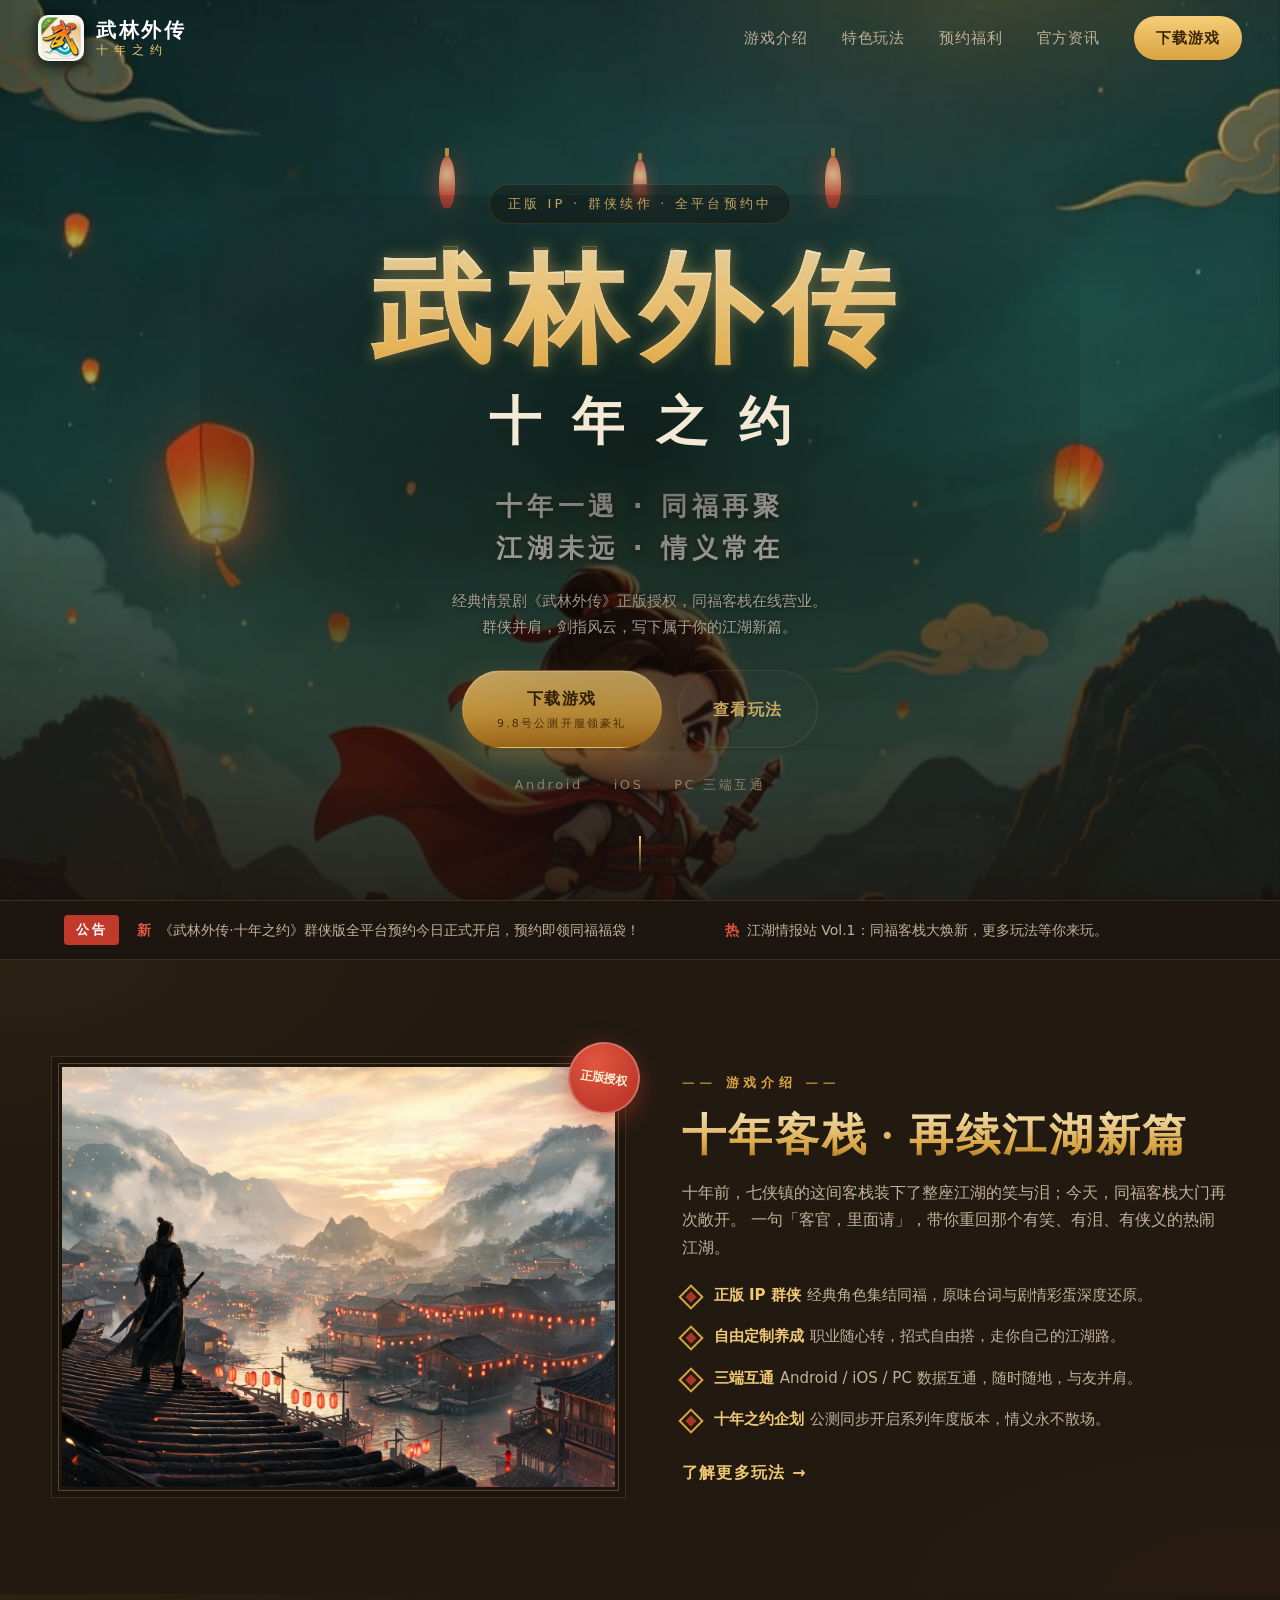
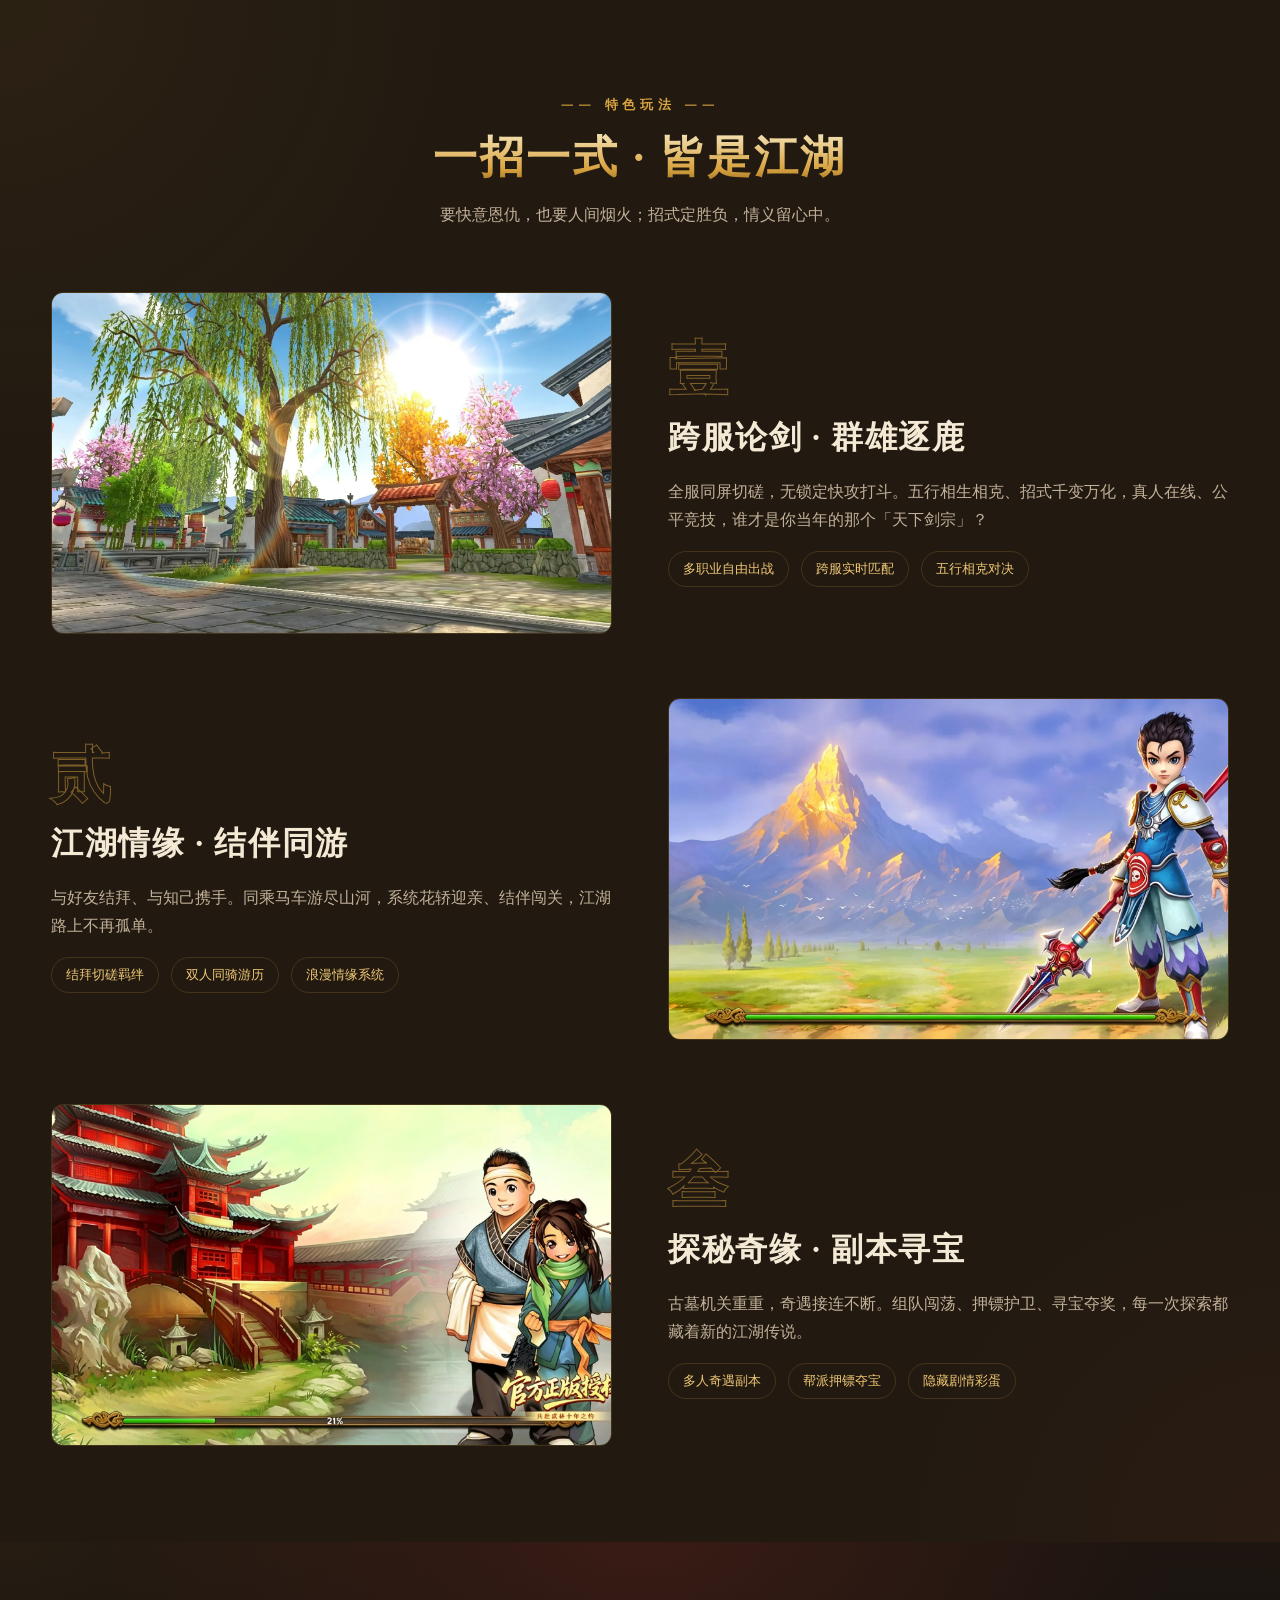
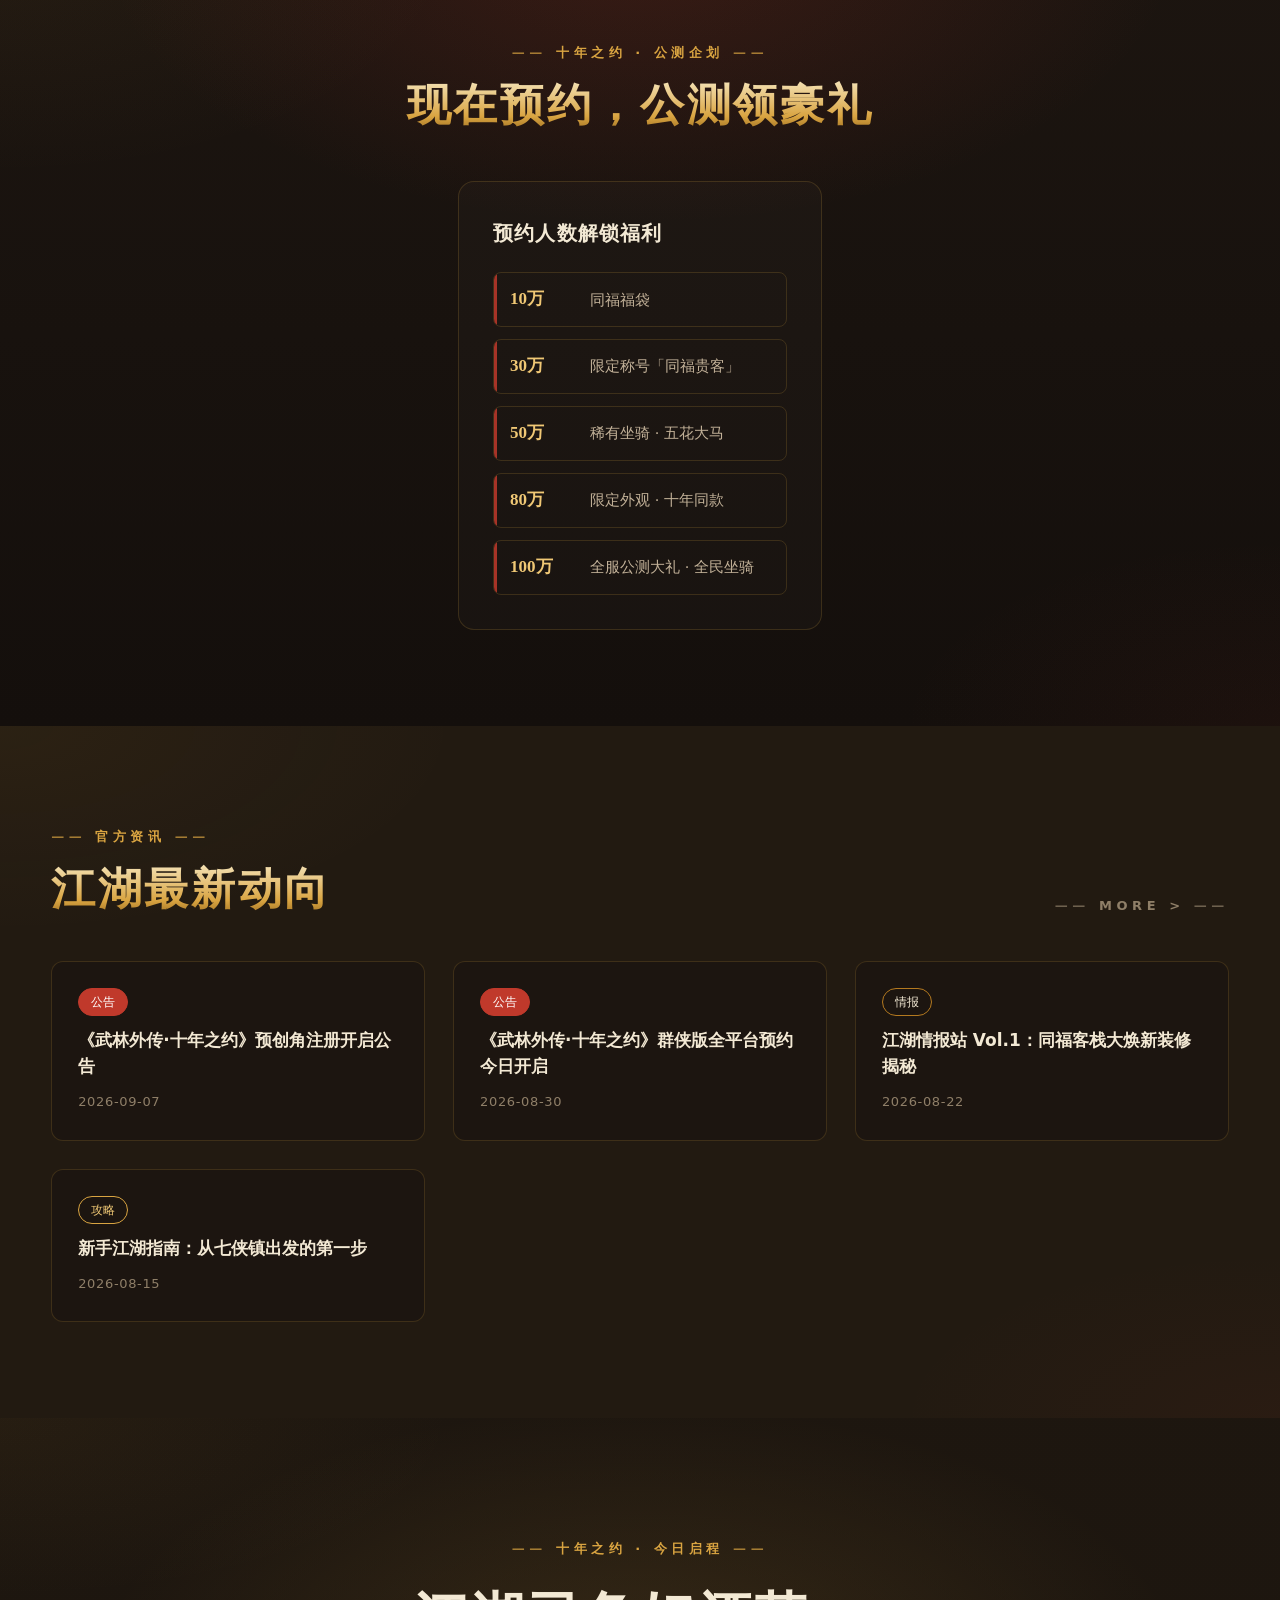
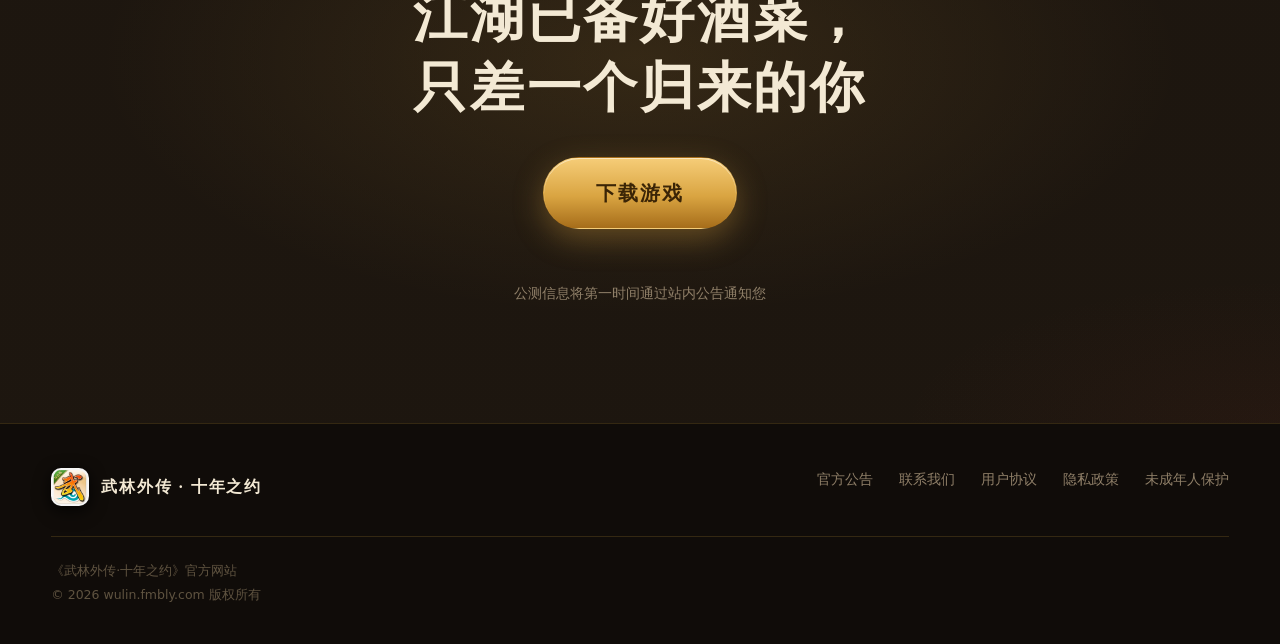
==== commit 01e85a24: "news: 新增预创角注册开启公告详情页(news-yuchuangjiao.html)，置顶首页资讯，新增article.css文章排版，更新sitemap" ====
--- a/index.html
+++ b/index.html
@@ -211,6 +211,11 @@
         <span class="eyebrow side">MORE &gt;</span>
       </div>
       <div class="news-list">
+        <a class="news-item reveal in" href="news-yuchuangjiao.html" aria-label="查看公告">
+          <span class="news-tag hot">公告</span>
+          <h3>《武林外传·十年之约》预创角注册开启公告</h3>
+          <span class="news-date">2026-09-07</span>
+        </a>
         <a class="news-item reveal in" href="#" aria-label="查看公告">
           <span class="news-tag hot">公告</span>
           <h3>《武林外传·十年之约》群侠版全平台预约今日开启</h3>
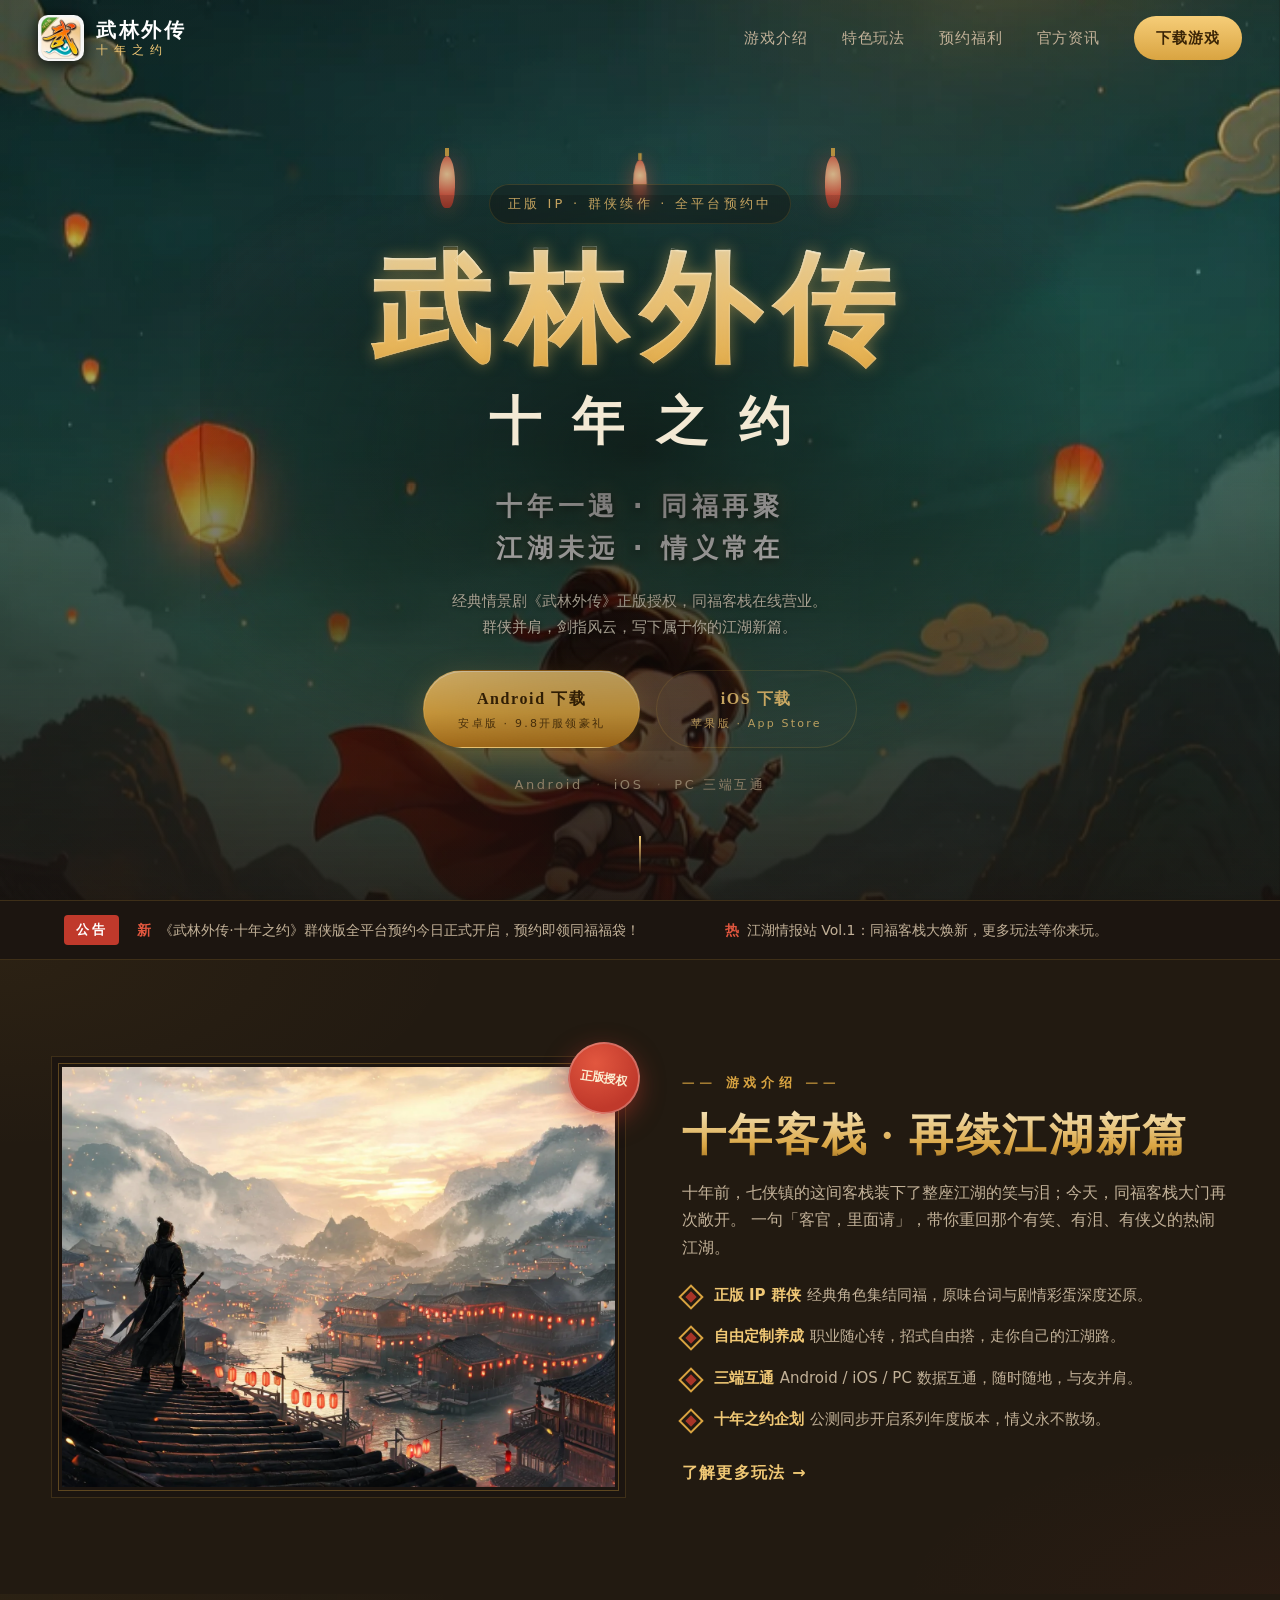
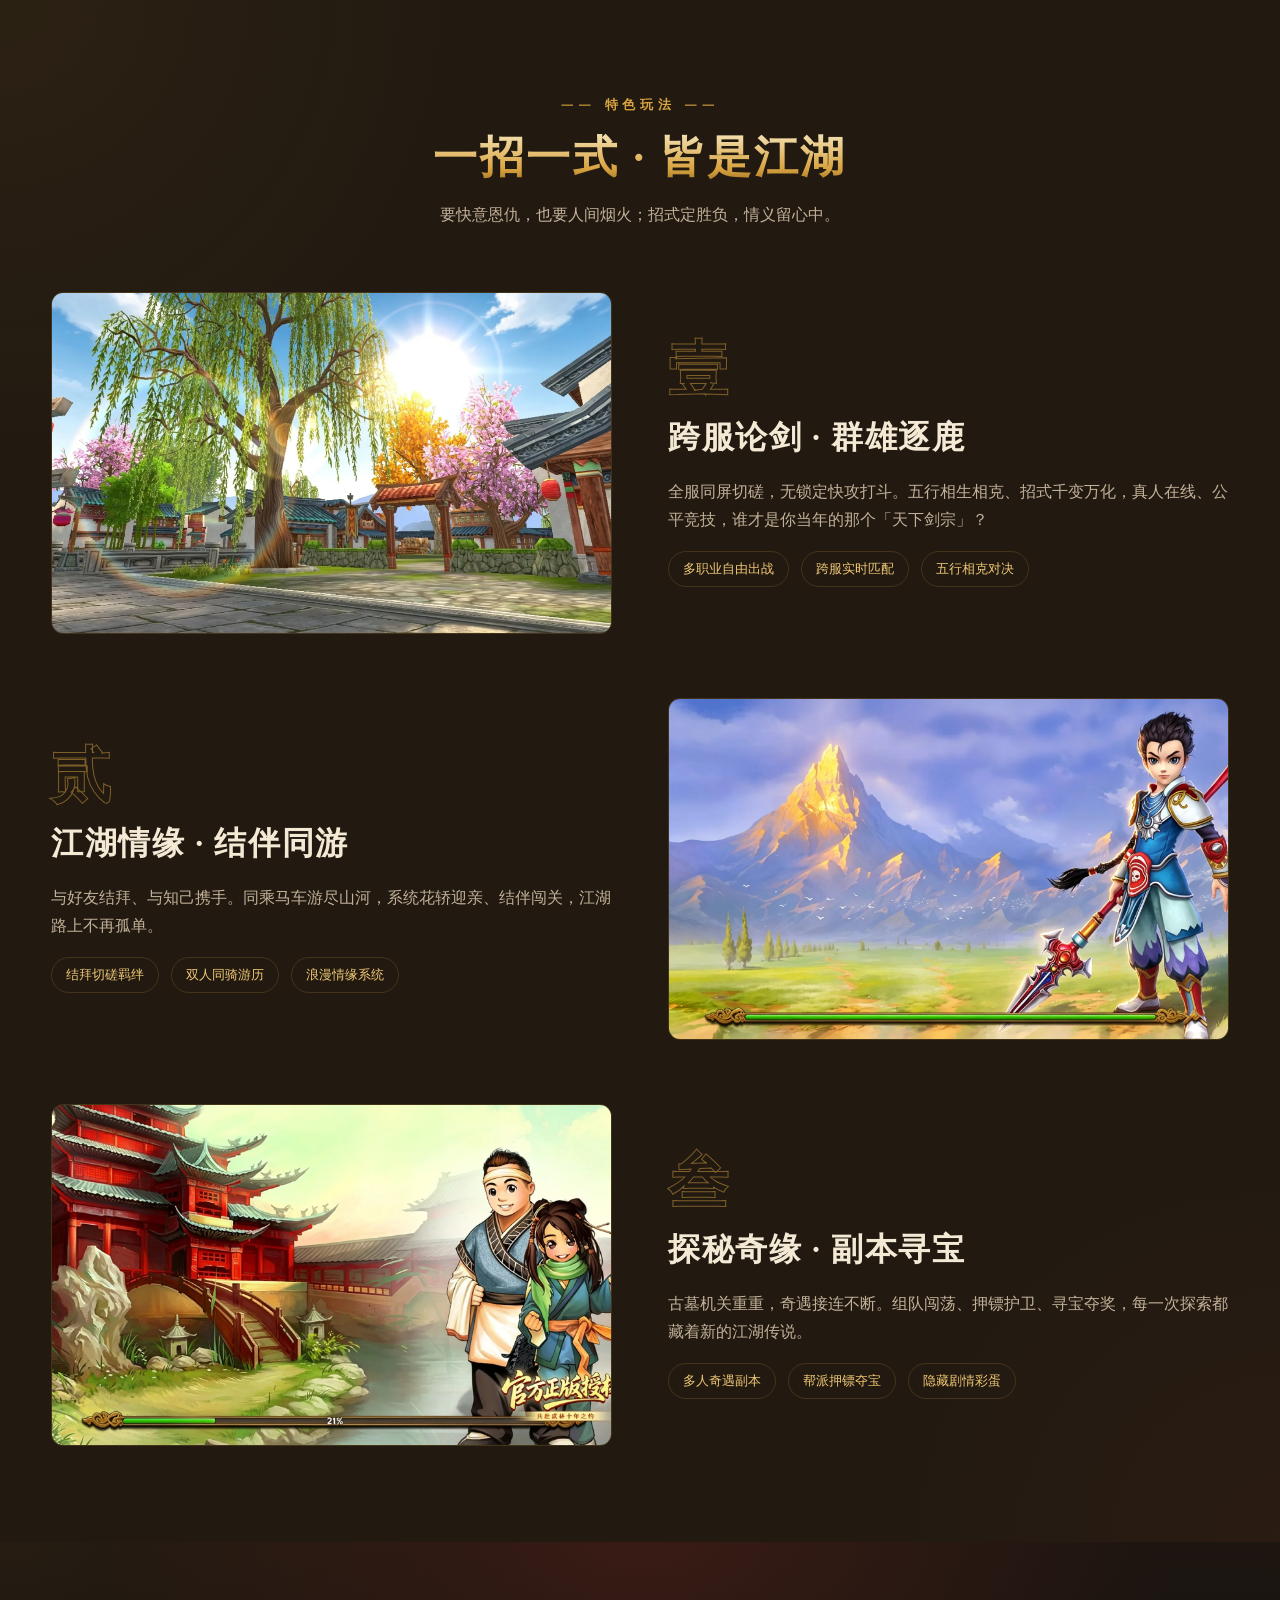
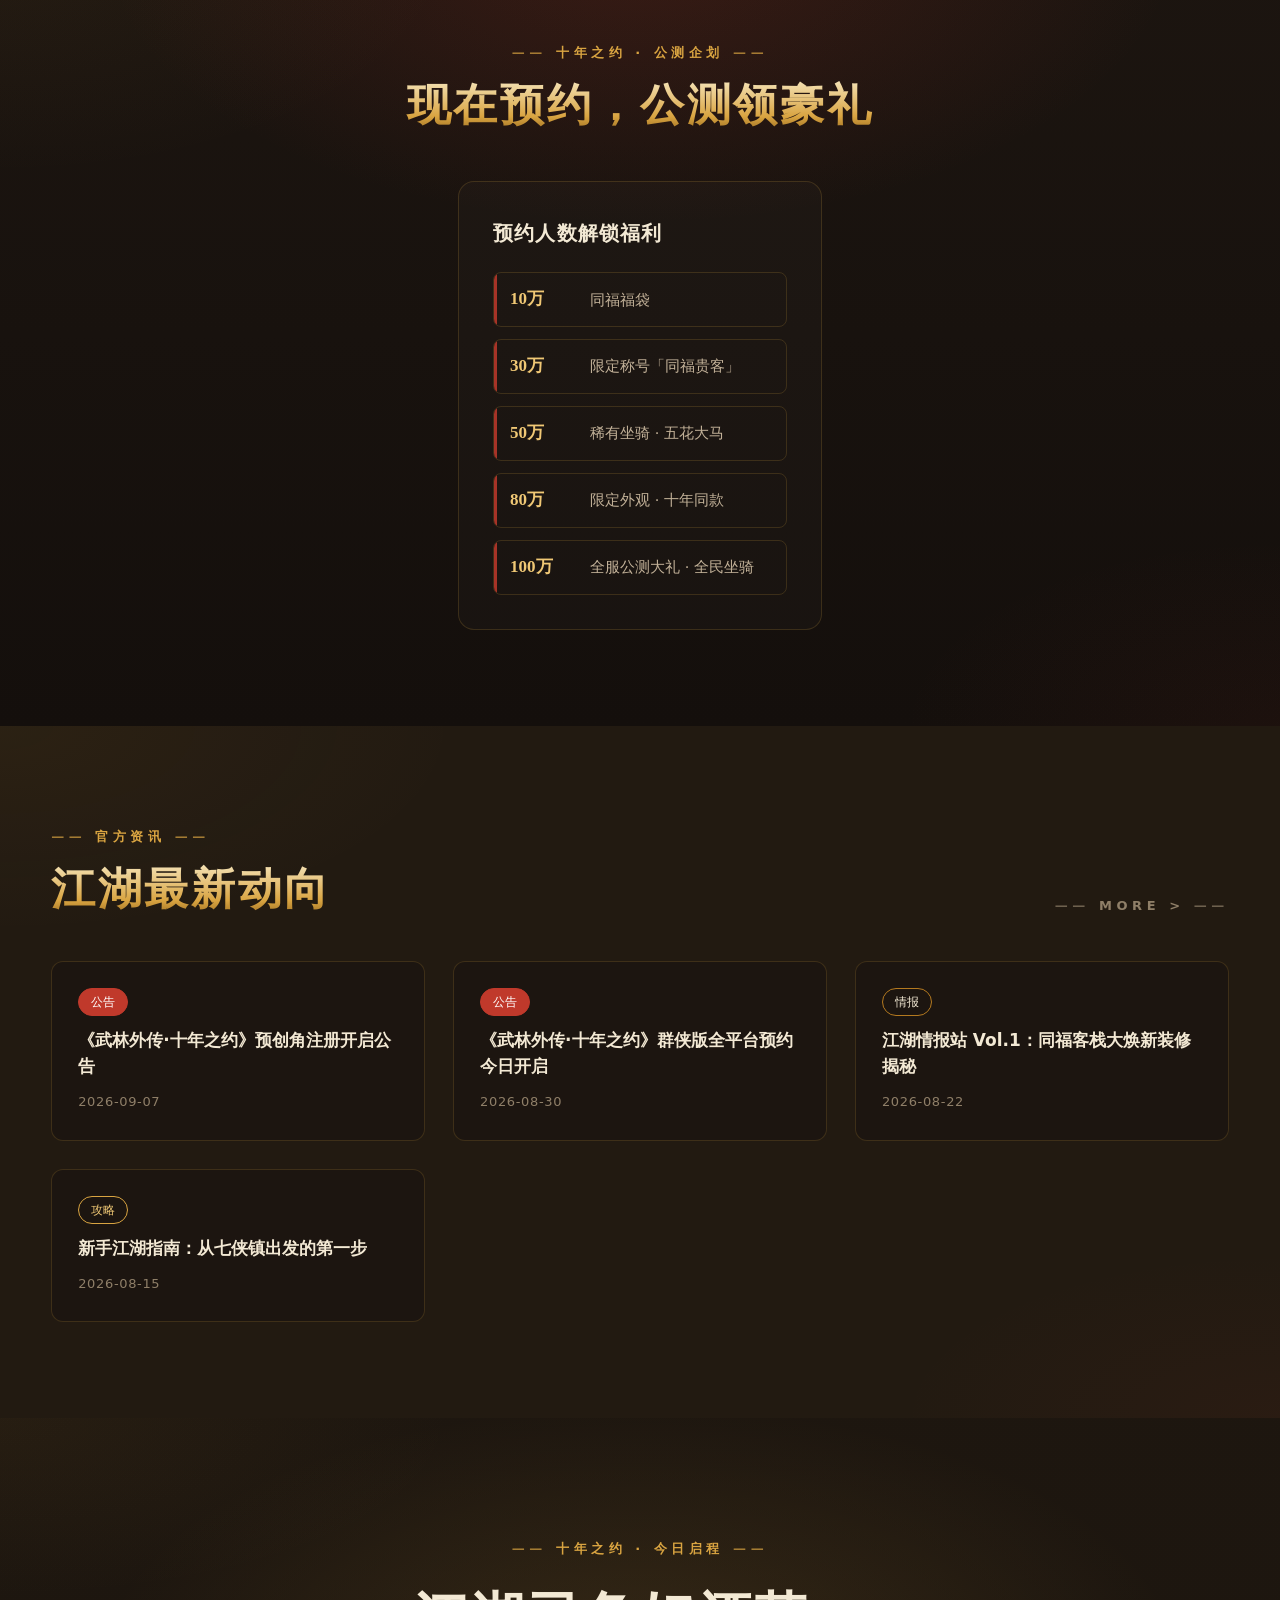
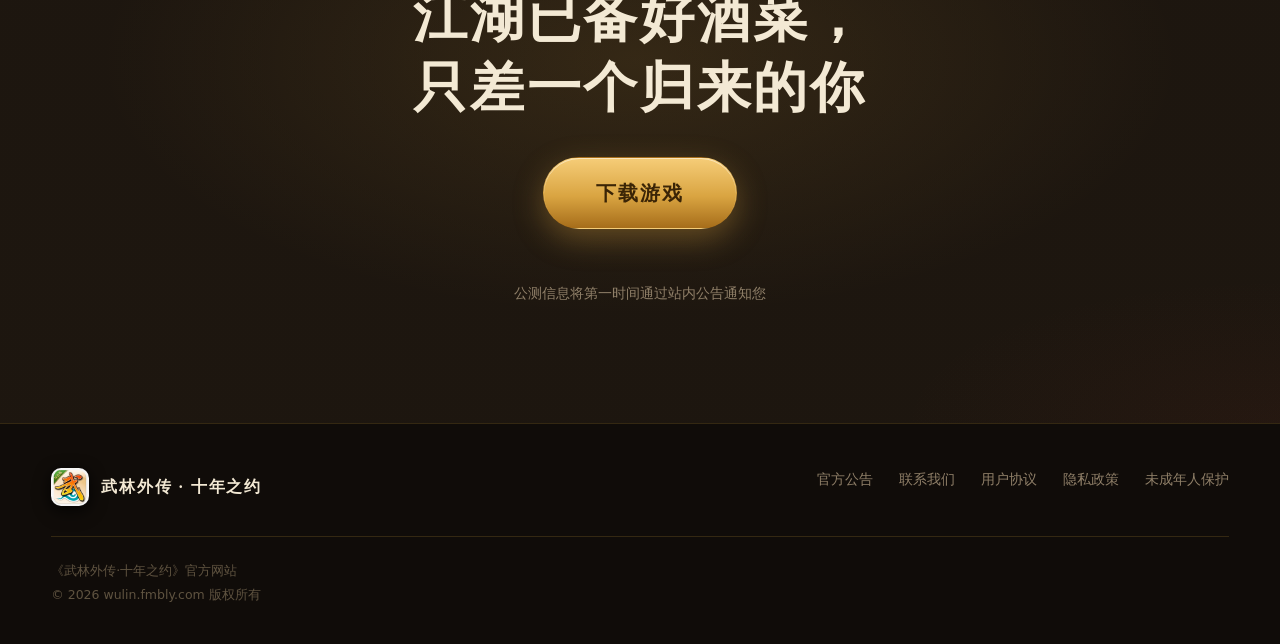
==== commit 29c66c03: "download: 武林外传官网支持分平台下载 - Hero双按钮(Android 7631/iOS 7606)，导航及底部按钮JS自动按设备分流" ====
--- a/index.html
+++ b/index.html
@@ -34,7 +34,7 @@
       <a href="#features">特色玩法</a>
       <a href="#welfare">预约福利</a>
       <a href="#news">官方资讯</a>
-      <a class="nav-cta" href="https://sdkn-ldy.zhangyu39.com/?app_id=7631&promote_id=1778" target="_blank">下载游戏</a>
+      <a class="nav-cta" href="https://sdkn-ldy.zhangyu39.com/?app_id=7631&promote_id=1778" target="_blank" data-adapt>下载游戏</a>
     </div>
     <button class="nav-toggle" id="navToggle" aria-label="展开菜单" aria-expanded="false" aria-controls="navLinks">
       <span></span><span></span><span></span>
@@ -66,11 +66,14 @@
       <p class="hero-slogan">十年一遇 · 同福再聚<br>江湖未远 · 情义常在</p>
       <p class="hero-desc">经典情景剧《武林外传》正版授权，同福客栈在线营业。<br>群侠并肩，剑指风云，写下属于你的江湖新篇。</p>
       <div class="hero-actions">
-        <a class="btn btn-primary" href="https://sdkn-ldy.zhangyu39.com/?app_id=7631&promote_id=1778" target="_blank" style="position: relative;">
-          <span>下载游戏</span>
-          <small>9.8号公测开服领豪礼</small>
-        </a>
-        <a class="btn btn-ghost" href="#features">查看玩法</a>
+        <a class="btn btn-primary" href="https://sdkn-ldy.zhangyu39.com/?app_id=7631&promote_id=1778" target="_blank" style="position: relative;" data-dl="7631">
+          <span>Android 下载</span>
+          <small>安卓版 · 9.8开服领豪礼</small>
+        </a>
+        <a class="btn btn-ghost" href="https://sdkn-ldy.zhangyu39.com/?app_id=7606&promote_id=1778" target="_blank" data-dl="7606">
+          <span>iOS 下载</span>
+          <small>苹果版 · App Store</small>
+        </a>
       </div>
       <div class="hero-meta">
         <span>Android</span><i>·</i><span>iOS</span><i>·</i><span>PC 三端互通</span>
@@ -211,7 +214,7 @@
         <span class="eyebrow side">MORE &gt;</span>
       </div>
       <div class="news-list">
-        <a class="news-item reveal in" href="news-yuchuangjiao.html" aria-label="查看公告">
+        <a class="news-item reveal in" href="news-yuchuangjiao" aria-label="查看公告">
           <span class="news-tag hot">公告</span>
           <h3>《武林外传·十年之约》预创角注册开启公告</h3>
           <span class="news-date">2026-09-07</span>
@@ -240,7 +243,7 @@
     <div class="reserve-inner reveal in">
       <span class="eyebrow">十年之约 · 今日启程</span>
       <h2 class="reserve-title">江湖已备好酒菜，<br>只差一个归来的你</h2>
-      <a class="btn btn-primary btn-lg" href="https://sdkn-ldy.zhangyu39.com/?app_id=7631&promote_id=1778" target="_blank"><span>下载游戏</span></a>
+      <a class="btn btn-primary btn-lg" href="https://sdkn-ldy.zhangyu39.com/?app_id=7631&promote_id=1778" target="_blank" data-adapt><span>下载游戏</span></a>
       <p class="reserve-note"><br>公测信息将第一时间通过站内公告通知您</p>
     </div>
   </section>
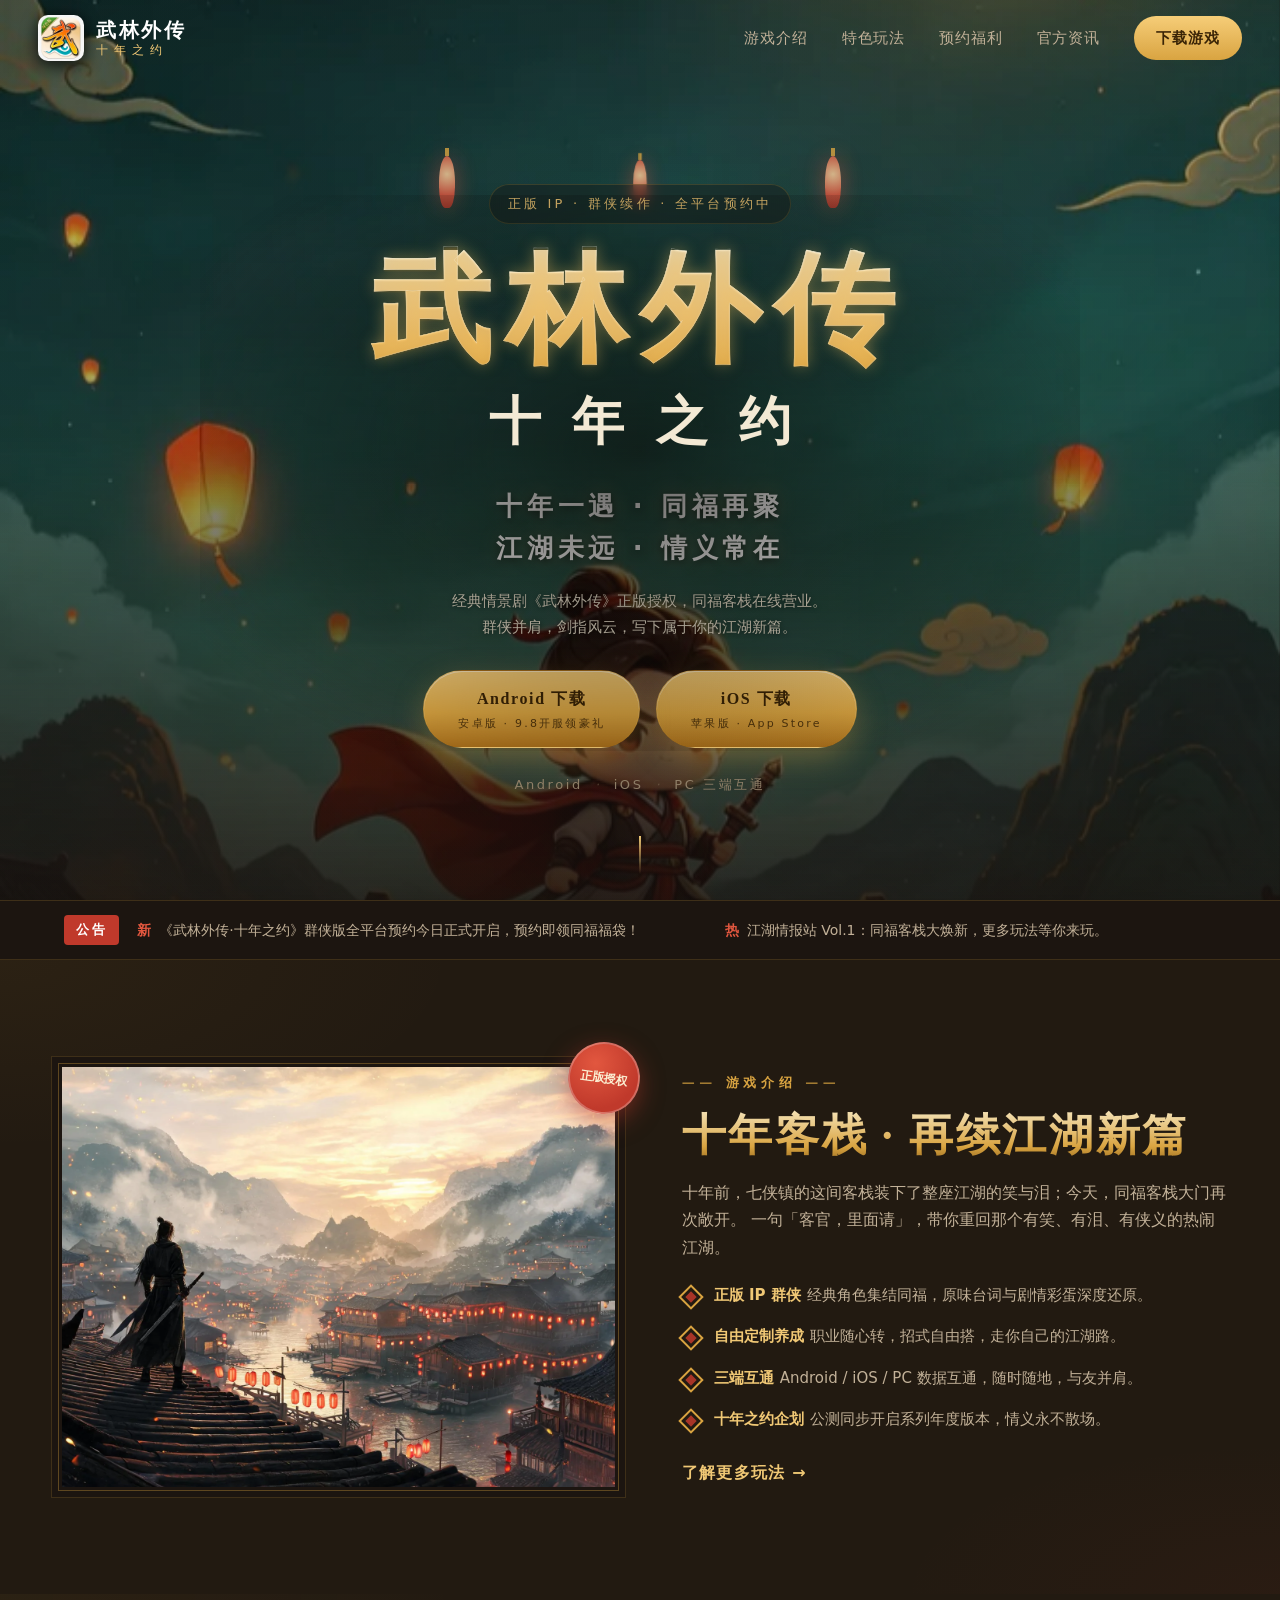
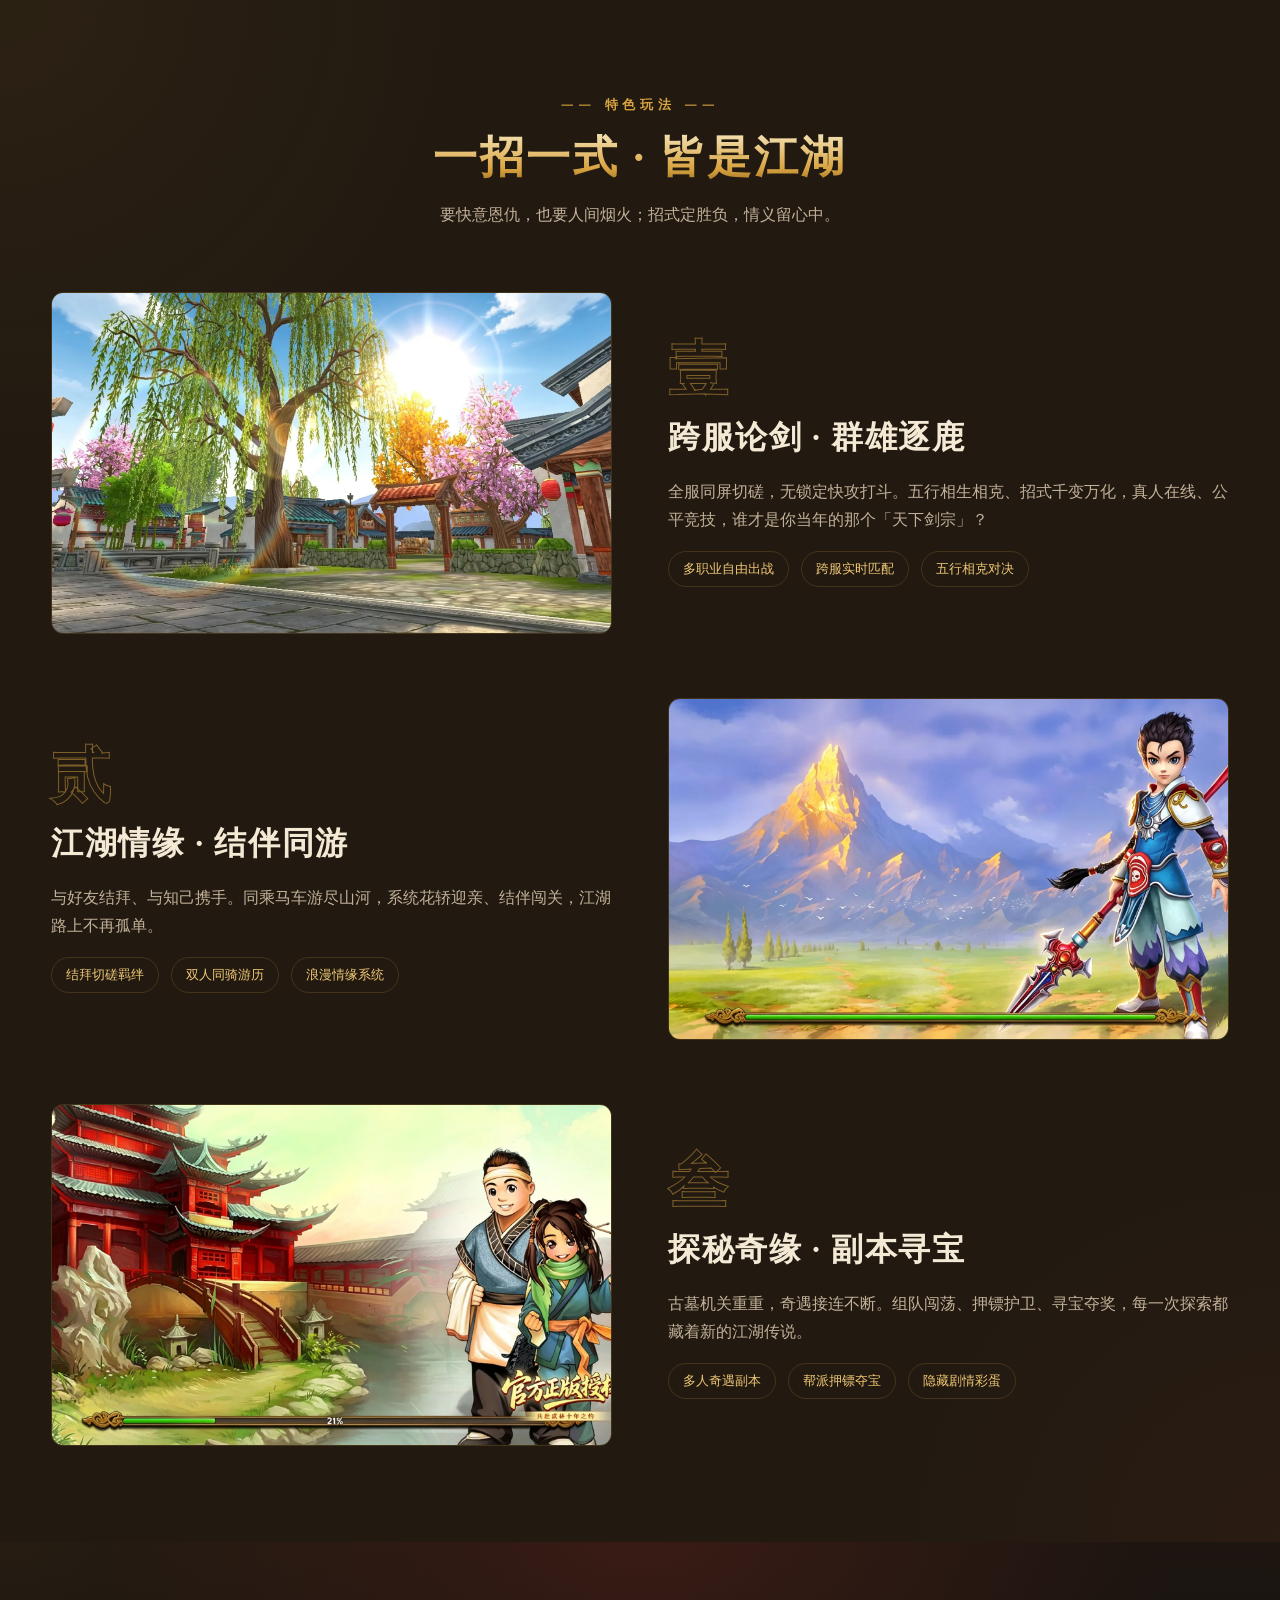
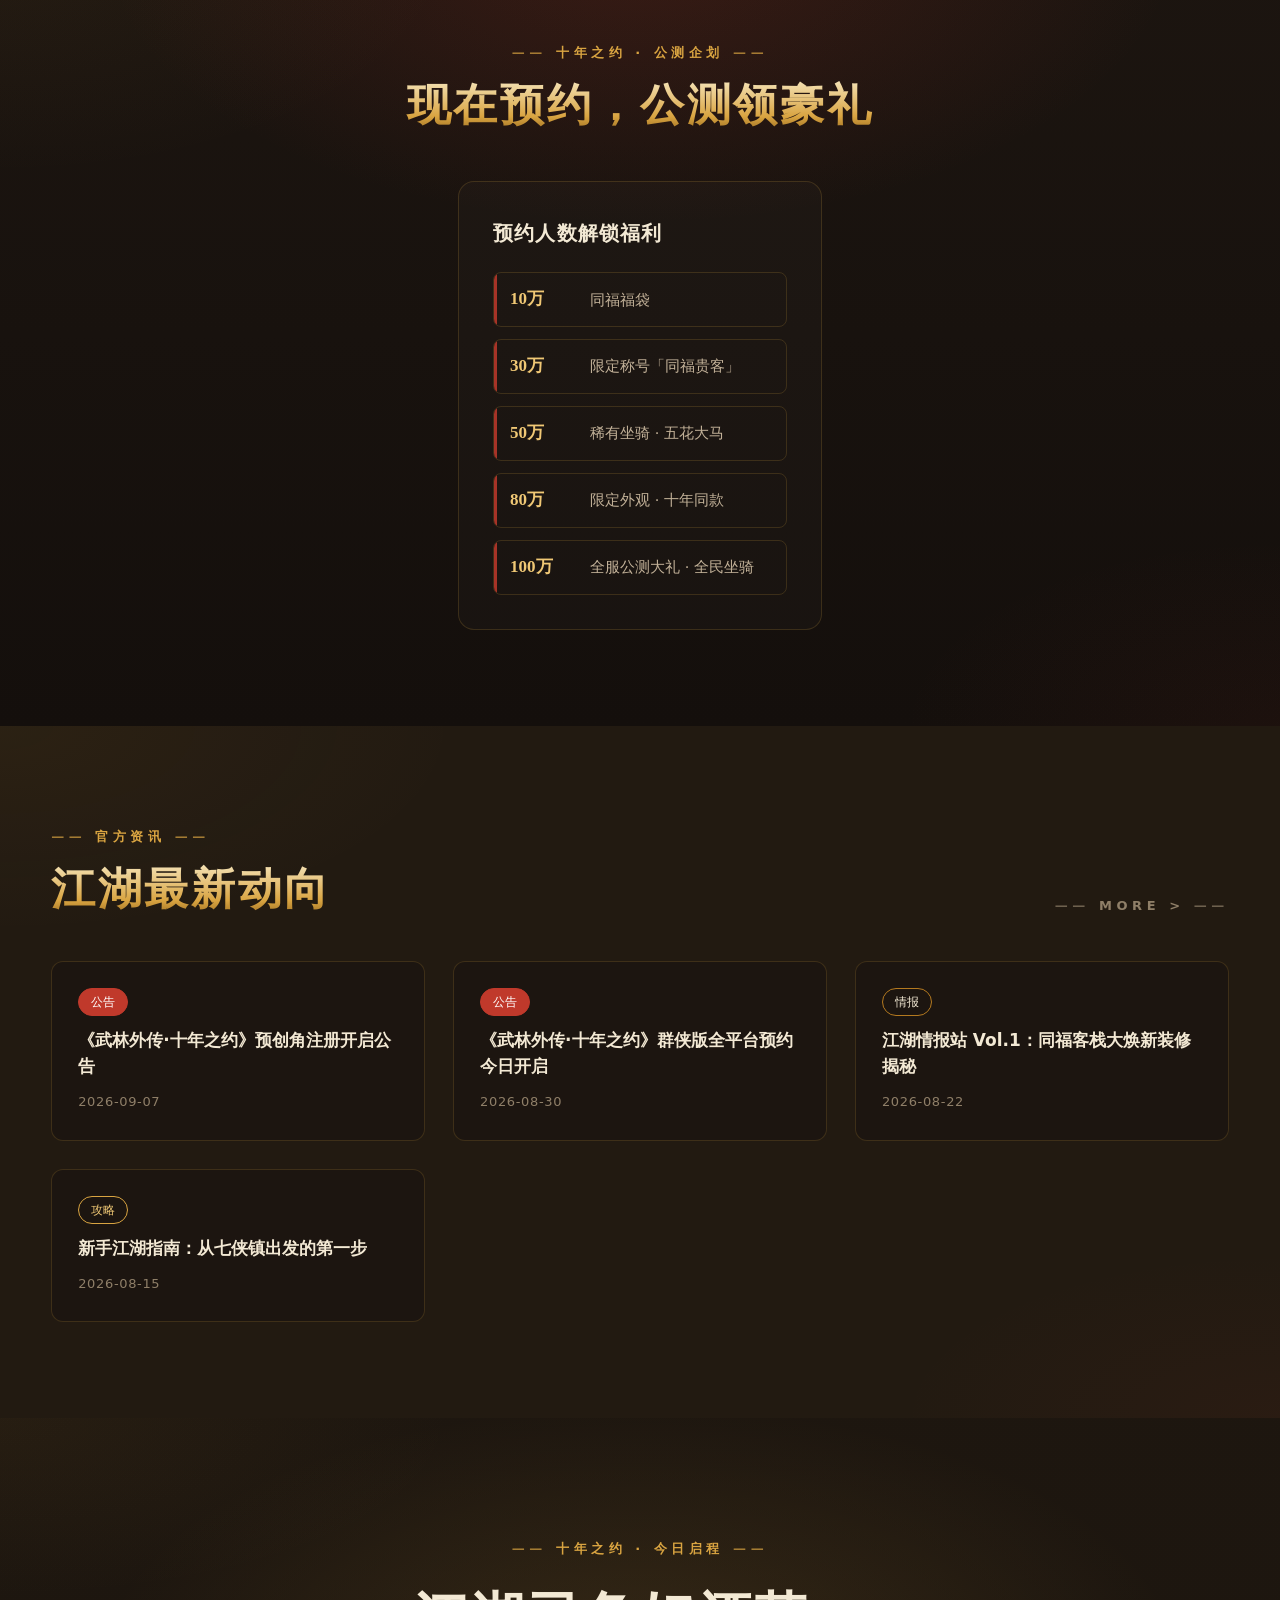
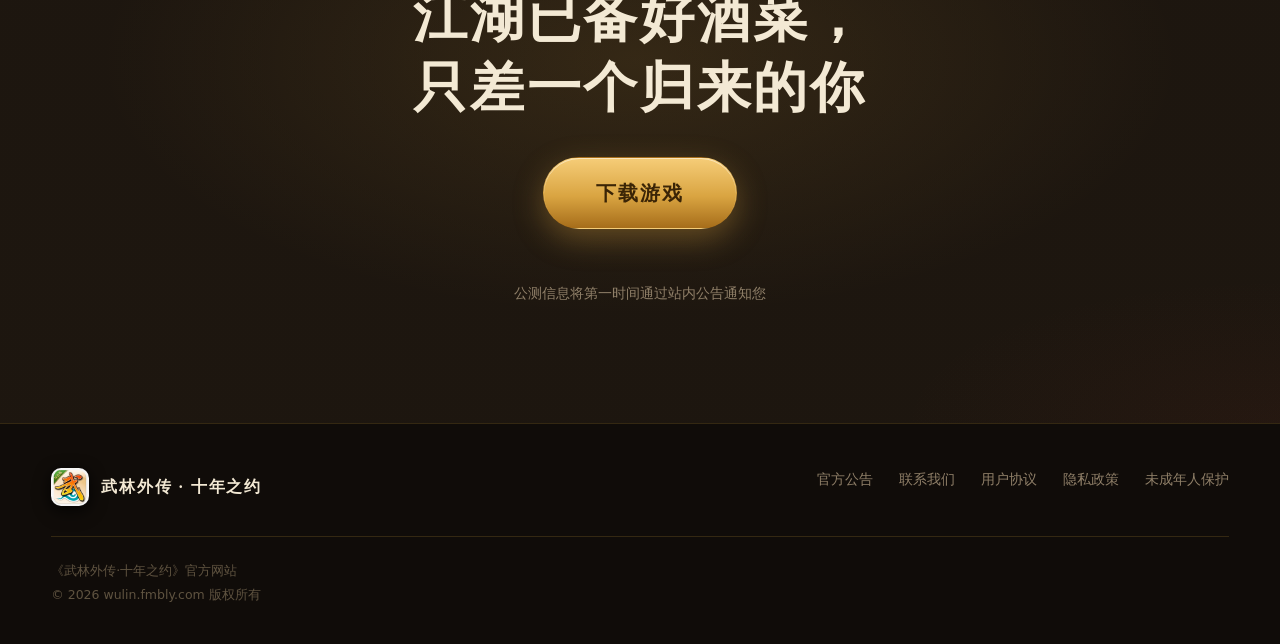
==== commit 63ae5bab: "style: Hero区iOS下载按钮统一为金色渐变(btn-primary)，与安卓按钮视觉一致" ====
--- a/index.html
+++ b/index.html
@@ -70,7 +70,7 @@
           <span>Android 下载</span>
           <small>安卓版 · 9.8开服领豪礼</small>
         </a>
-        <a class="btn btn-ghost" href="https://sdkn-ldy.zhangyu39.com/?app_id=7606&promote_id=1778" target="_blank" data-dl="7606">
+        <a class="btn btn-primary" href="https://sdkn-ldy.zhangyu39.com/?app_id=7606&promote_id=1778" target="_blank" data-dl="7606">
           <span>iOS 下载</span>
           <small>苹果版 · App Store</small>
         </a>
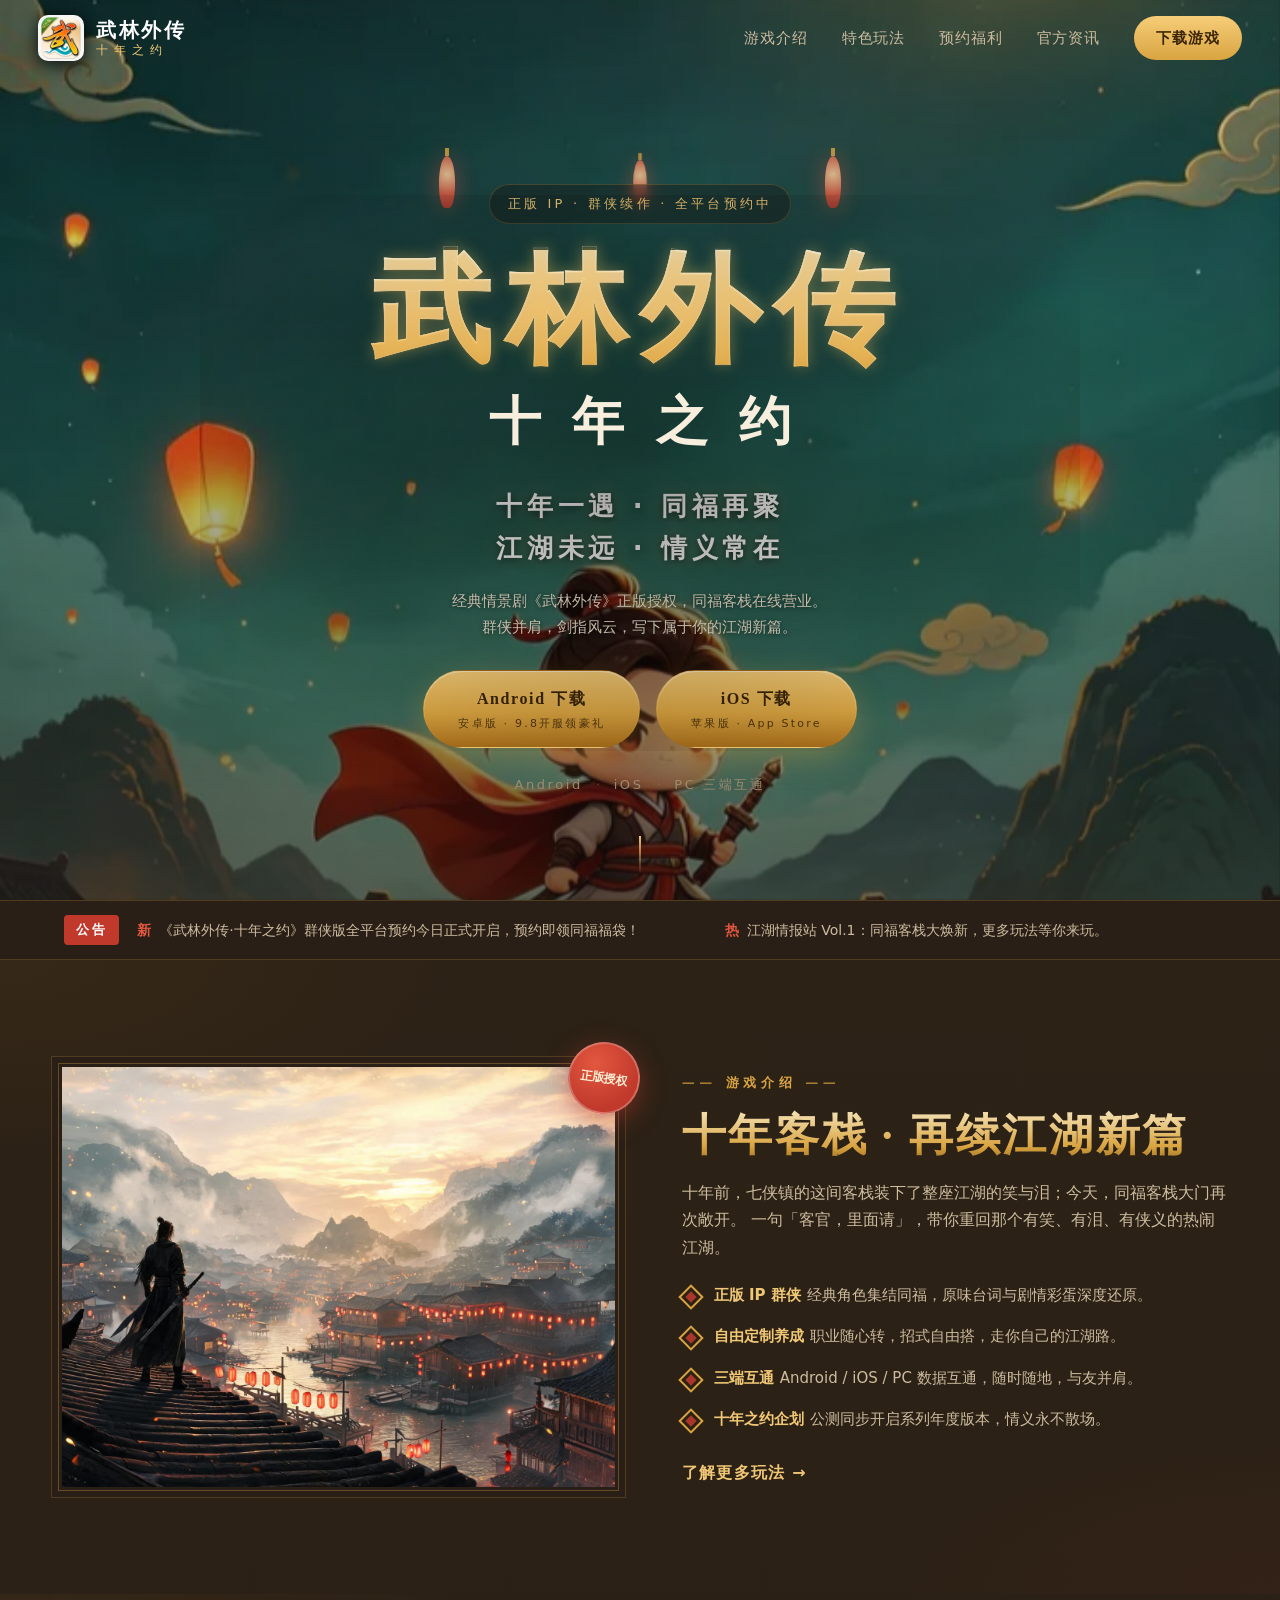
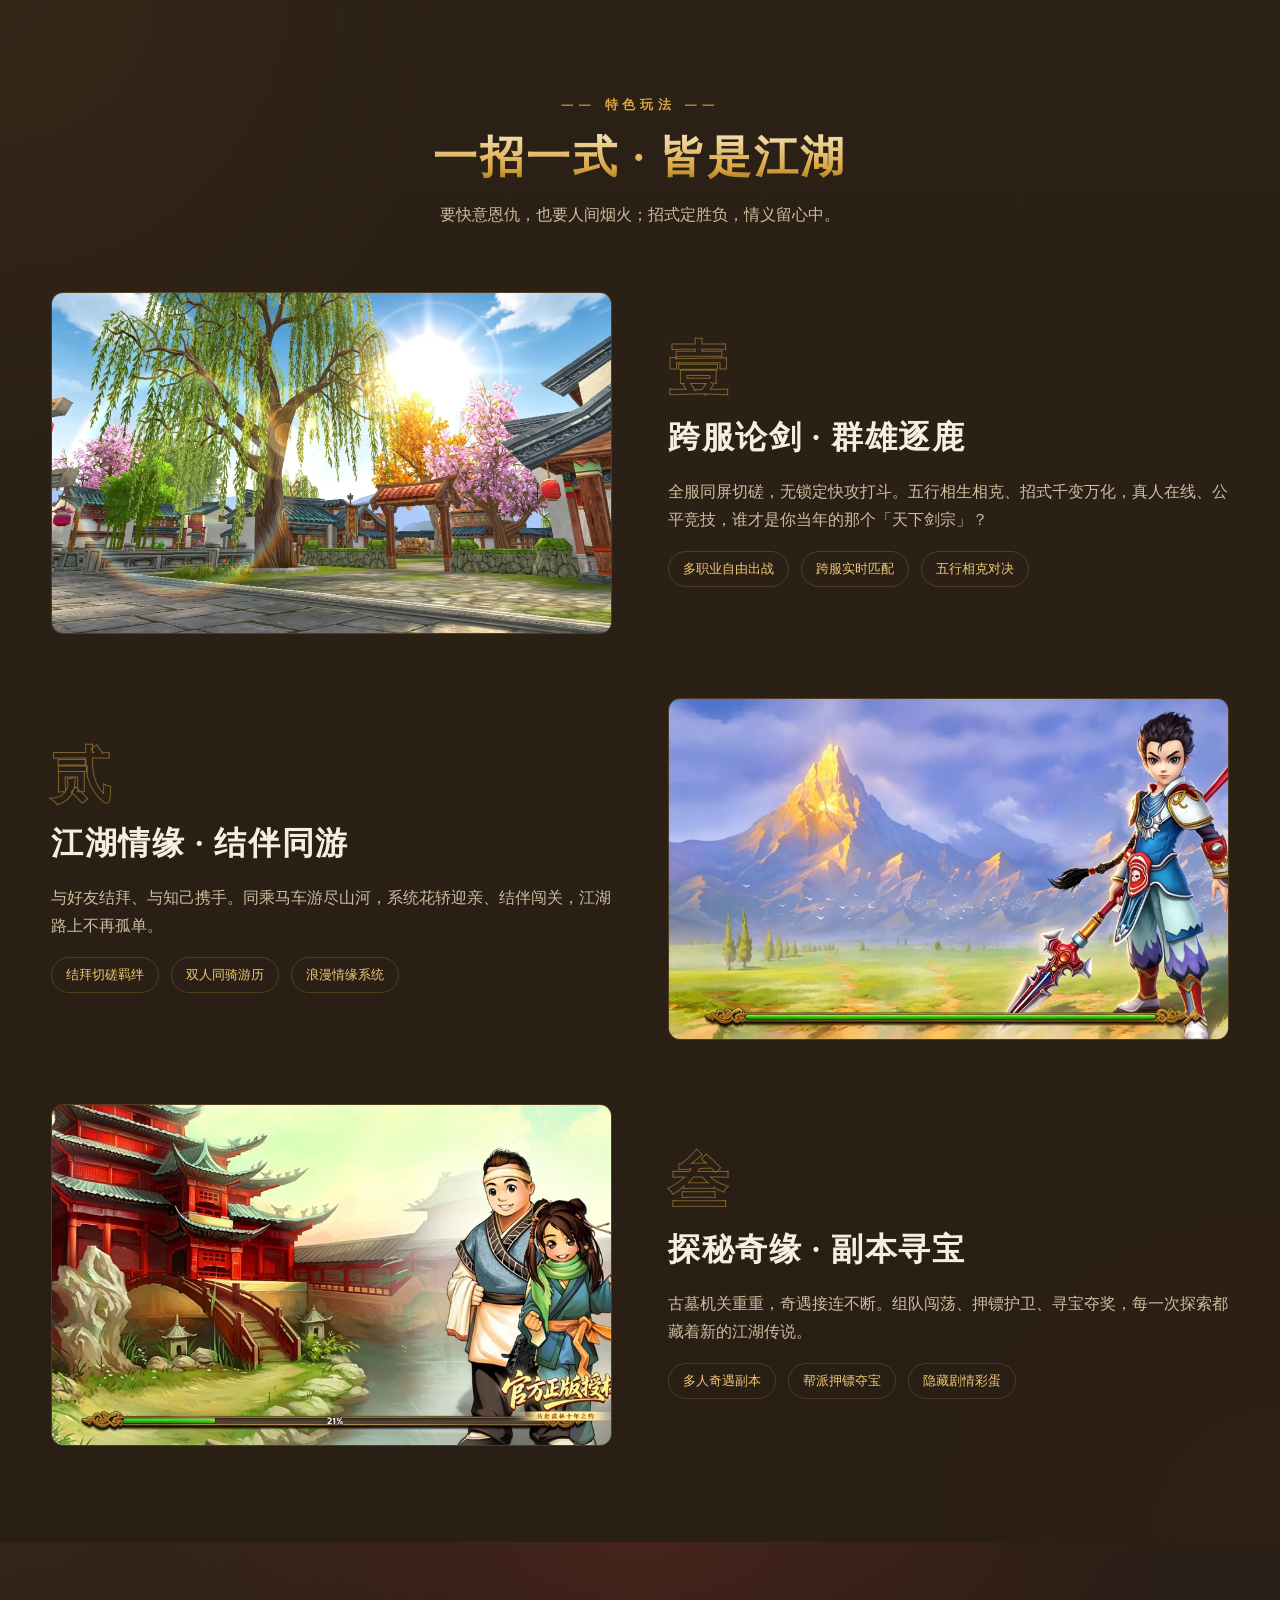
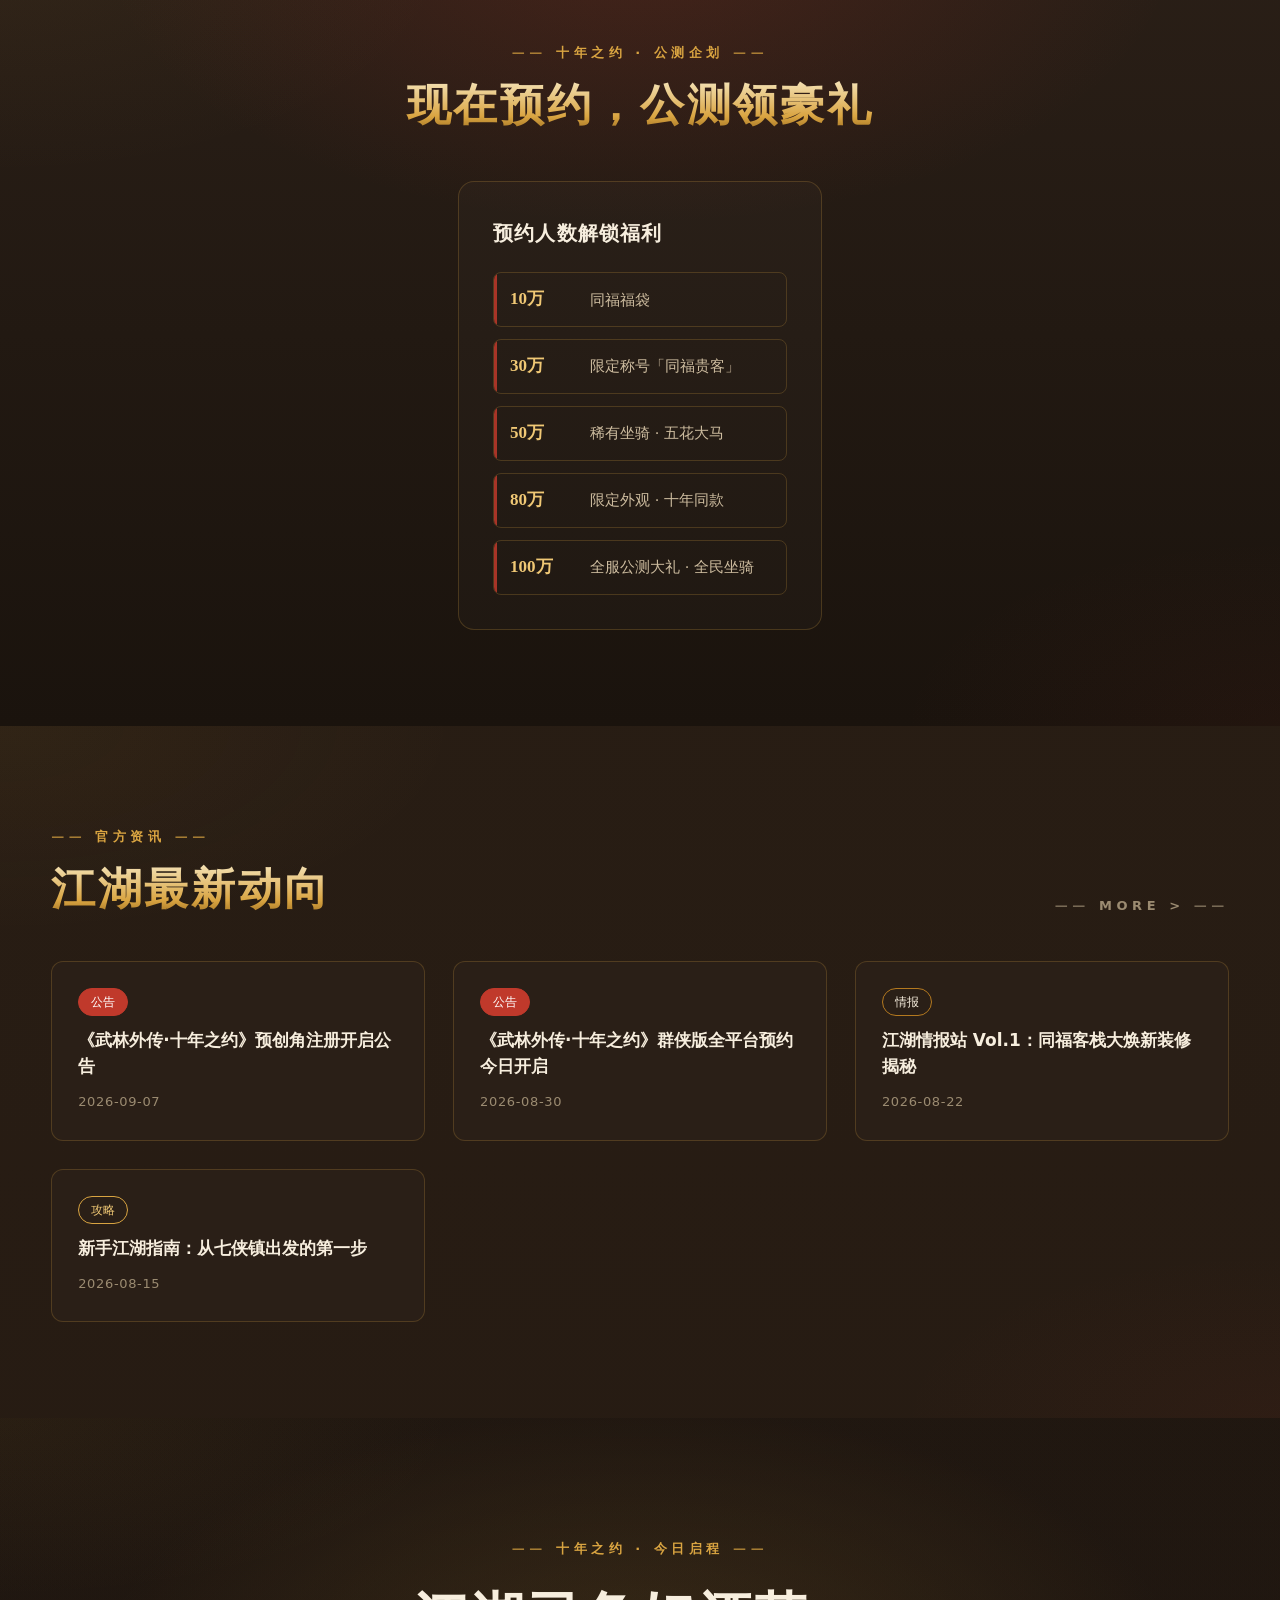
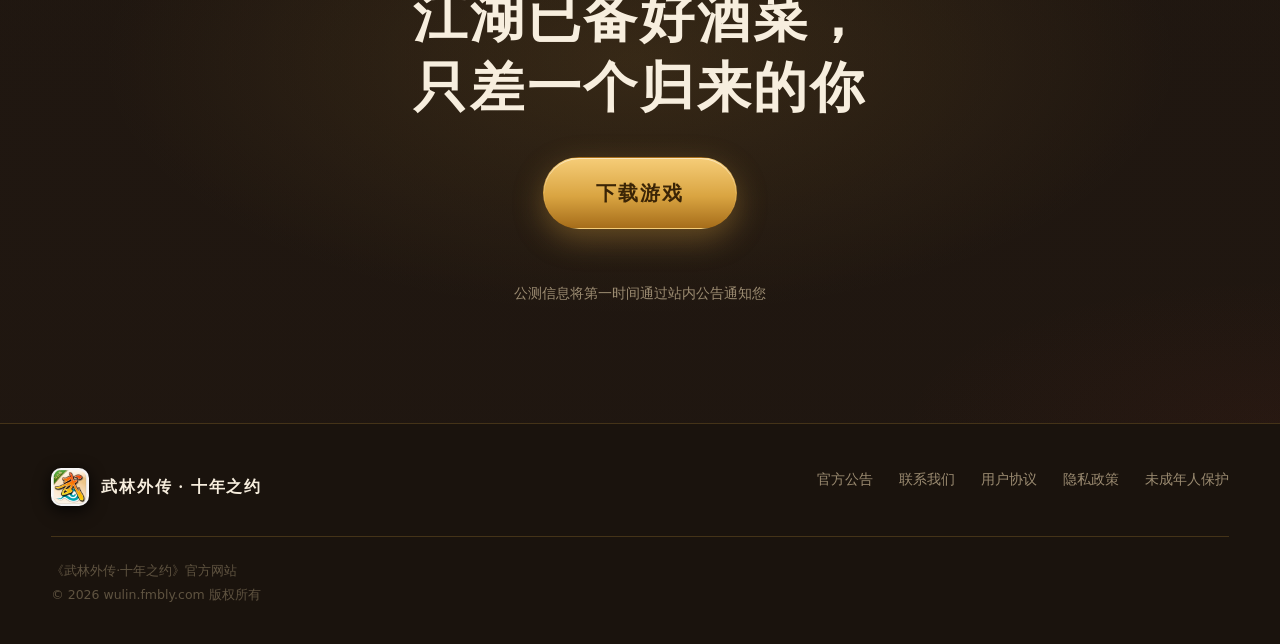
==== commit 6d474726: "style: 武林外传官网整体提亮 调整明细（按对视觉影响从大到小）： - body 背景 #221a11 -> 暖调深棕渐变 (约提亮 30%) - .hero-veil 底部暗蒙层 0.85 ->" ====
--- a/index.html
+++ b/index.html
@@ -14,7 +14,7 @@
 <link rel="icon" type="image/svg+xml" href="favicon.svg">
 <link rel="icon" type="image/png" href="favicon-32.png" sizes="32x32">
 <link rel="apple-touch-icon" href="favicon-192.png">
-<link rel="stylesheet" href="css/style.css?v=20260903">
+<link rel="stylesheet" href="css/style.css?v=20260907-light">
 </head>
 <body>
 <a class="skip-link" href="#main">跳到主要内容</a>
--- a/css/style.css
+++ b/css/style.css
@@ -4,20 +4,20 @@
    ========================================================== */
 
 :root{
-  --ink:#140f0c;          /* 深墨暖黑 */
-  --panel:#1c1510;
-  --panel2:#231a13;
-  --line:rgba(217,164,65,.18);
+  --ink:#1a130d;          /* 暖墨黑（略提亮） */
+  --panel:#2a1f17;        /* 面板色（提亮一档） */
+  --panel2:#32261c;       /* 二级面板（提亮一档） */
+  --line:rgba(217,164,65,.22);
   --gold:#d9a441;
   --gold-2:#f0c875;
   --gold-3:#b4791f;
   --red:#c0392b;
   --red-2:#e2573f;
-  --paper:#f3e9d4;       /* 羊皮纸暖白 */
-  --muted:#c2b198;
-  --dim:#8f7f68;
+  --paper:#f7eede;       /* 羊皮纸暖白（提亮一档） */
+  --muted:#cdbc9f;        /* 略提亮 */
+  --dim:#9b8b71;          /* 略提亮 */
   --font-serif:"Noto Serif SC","Songti SC","STSong","SimSun",serif;
-  --font-sans:"PingFang SC","Microsoft YaHei","Noto Sans SC",system-ui,sans-serif;
+  --font-sans:"PingFang SC","Microsoft YaHei","Noto Sans SC",system-ui,sans-ui;
   --shadow:0 24px 60px rgba(0,0,0,.5);
 }
 
@@ -26,7 +26,7 @@
 body{
   font-family:var(--font-sans);
   color:var(--paper);
-  background:#221a11;   /* 在原极暗墨黑基础上提亮到暖调深棕，减轻整体沉闷感 */
+  background:linear-gradient(180deg,#2e2316 0%,#2a1f15 50%,#251a12 100%);   /* 整体提亮：暖调深棕（提亮约30%） */
   line-height:1.7;
   -webkit-font-smoothing:antialiased;
   overflow-x:hidden;
@@ -142,8 +142,8 @@
 .hero-media{position:absolute;inset:0}
 .hero-bg{width:100%;height:100%;object-fit:cover;object-position:center 35%;transform:scale(1.06);animation:heroZoom 16s ease-out forwards}
 @keyframes heroZoom{to{transform:scale(1)}}
-.hero-veil{position:absolute;inset:0;background:linear-gradient(180deg,rgba(20,15,12,.18),rgba(20,15,12,.28) 50%,rgba(20,15,12,.85) 100%)}
-.hero-veil2{position:absolute;inset:0;background:radial-gradient(80% 60% at 50% 25%,transparent,rgba(20,15,12,.22))}
+.hero-veil{position:absolute;inset:0;background:linear-gradient(180deg,rgba(20,15,12,.10),rgba(20,15,12,.18) 50%,rgba(20,15,12,.55) 100%)}
+.hero-veil2{position:absolute;inset:0;background:radial-gradient(80% 60% at 50% 25%,transparent,rgba(20,15,12,.14))}
 .hero-inner{position:relative;z-index:5;padding:120px 20px 40px}
 .hero-badge{
   display:inline-block;padding:8px 18px;border:1px solid var(--line);
@@ -152,7 +152,7 @@
 }
 .hero-title{font-family:var(--font-serif);margin:0 0 20px;position:relative;z-index:2}
 .hero-title .t-main,.hero-title .t-sub{position:relative;z-index:2}
-.hero-dimmer{position:absolute;left:50%;top:17%;transform:translateX(-50%);z-index:1;width:min(880px,94vw);height:72%;border-radius:18px;background:radial-gradient(60% 62% at 50% 46%,rgba(10,7,4,.62),rgba(10,7,4,.28) 62%,transparent 100%);pointer-events:none}
+.hero-dimmer{position:absolute;left:50%;top:17%;transform:translateX(-50%);z-index:1;width:min(880px,94vw);height:72%;border-radius:18px;background:radial-gradient(60% 62% at 50% 46%,rgba(10,7,4,.38),rgba(10,7,4,.18) 62%,transparent 100%);pointer-events:none}
 .hero-title .t-main{
   display:block;font-size:clamp(52px,10vw,120px);font-weight:900;letter-spacing:.12em;line-height:1;
   background:linear-gradient(180deg,#fffbe6,#ffdd9e 55%,#f8c05a);
@@ -276,7 +276,7 @@
 .reserve-note{margin-top:22px;color:var(--dim);font-size:14px;line-height:2}
 
 /* ---------- 页脚 ---------- */
-.footer{background:#100c09;border-top:1px solid var(--line);padding:44px 0 38px}
+.footer{background:#1a130d;border-top:1px solid var(--line);padding:44px 0 38px}
 .foot-top{display:flex;align-items:flex-start;justify-content:space-between;gap:24px;flex-wrap:wrap}
 .foot-brand{display:flex;align-items:center;gap:12px}
 .foot-brand .brand-seal-img{width:38px;height:38px}
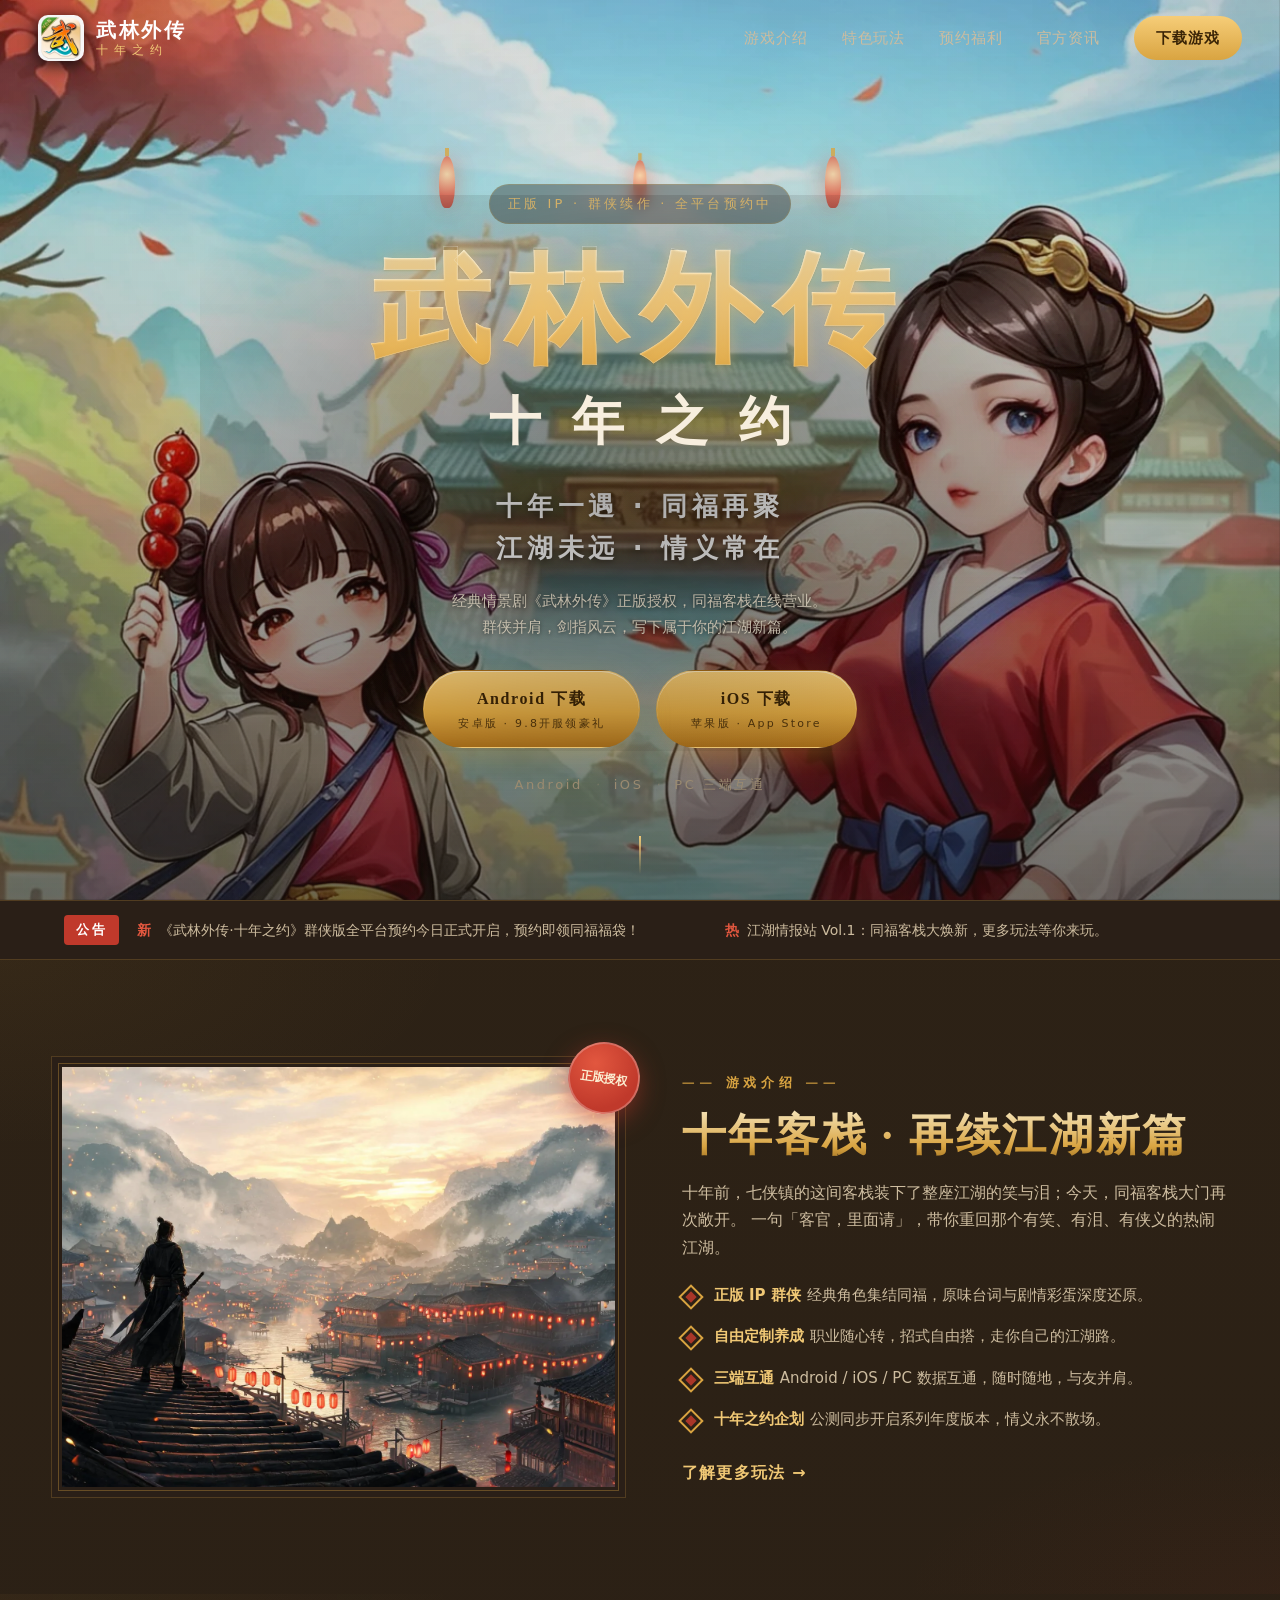
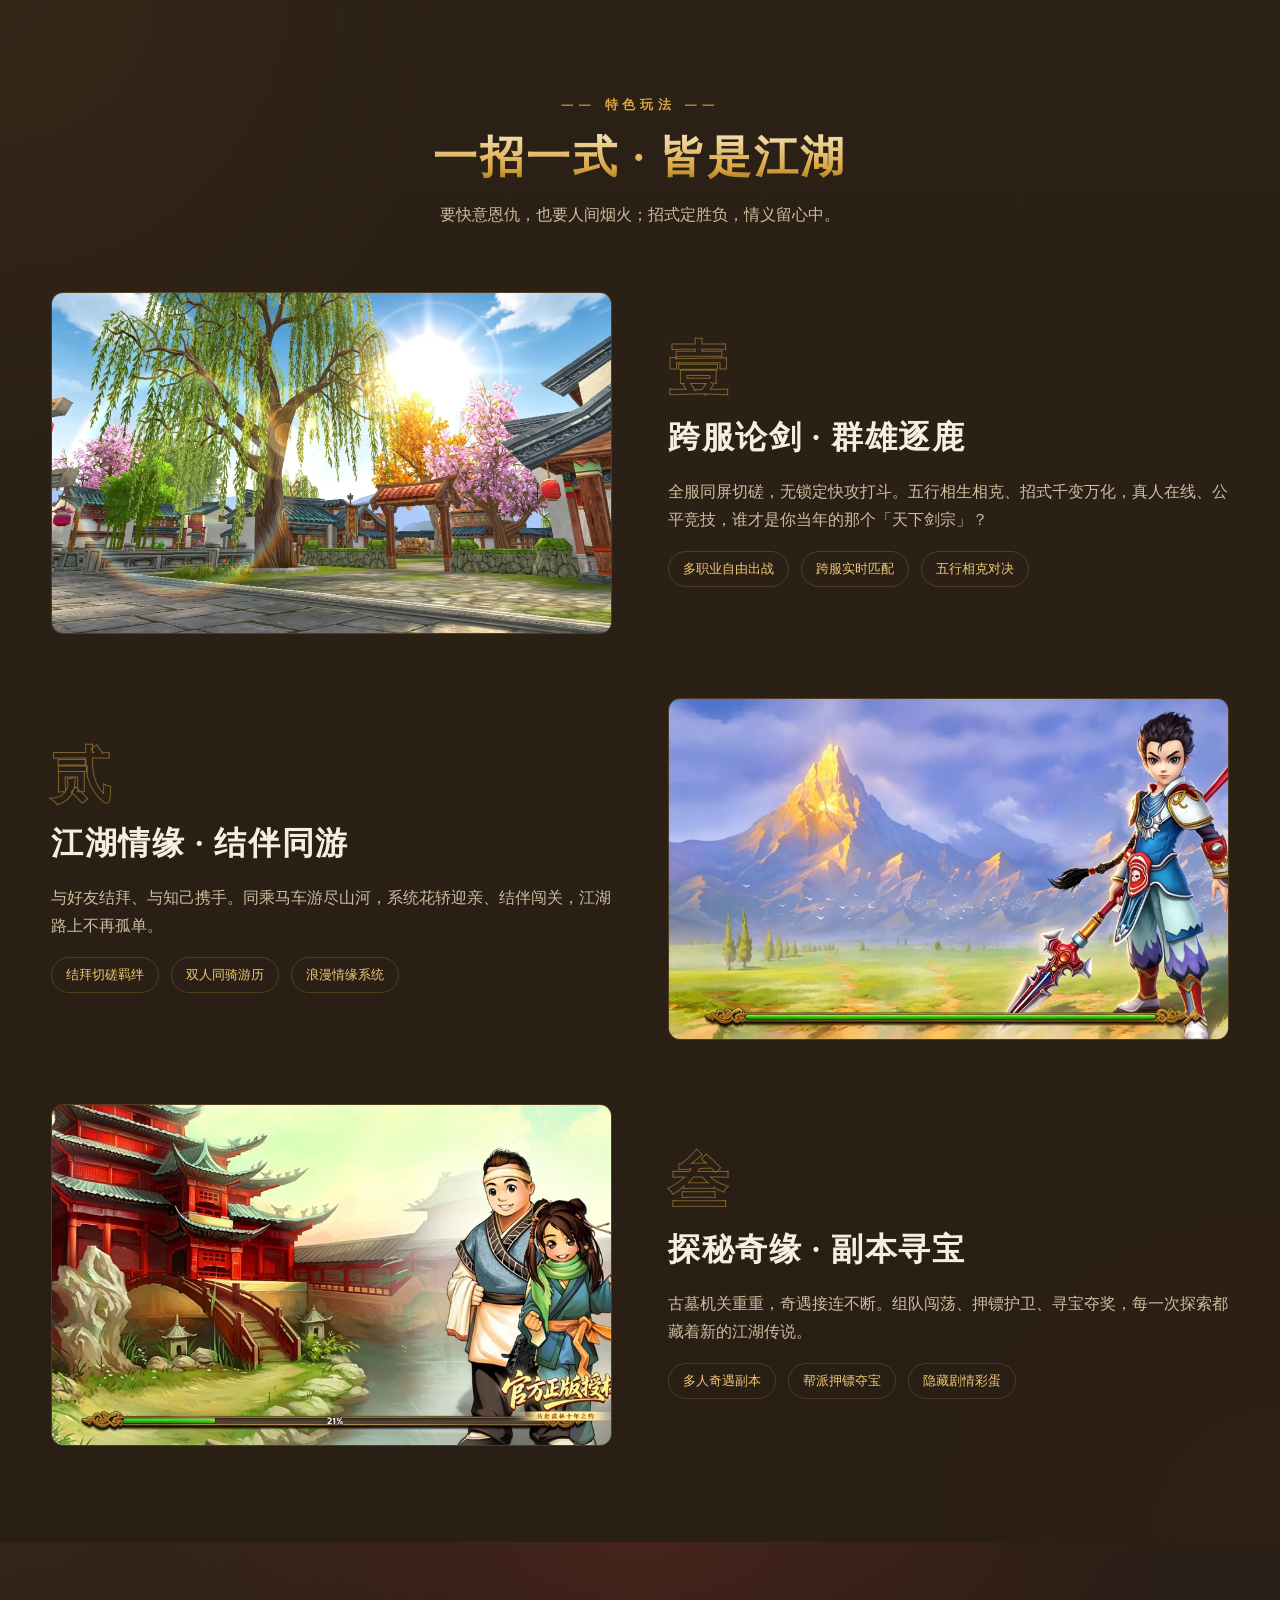
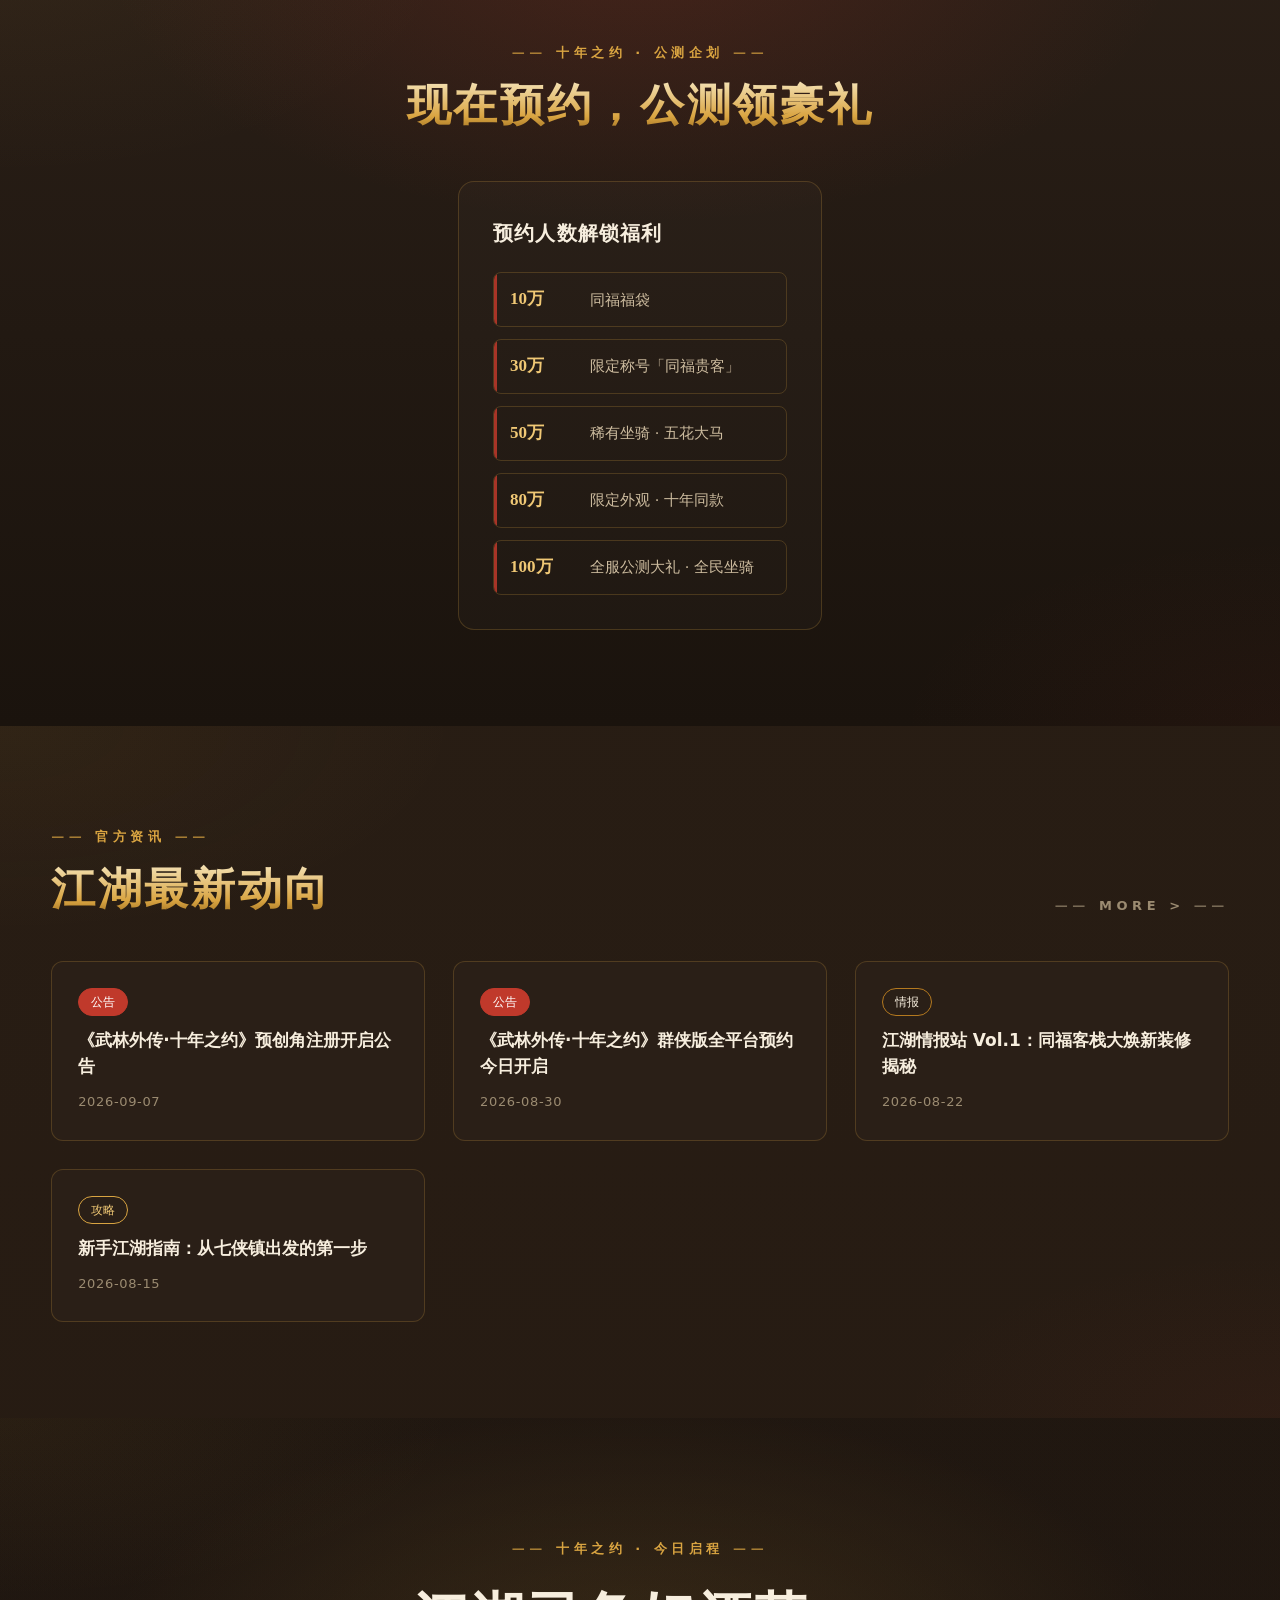
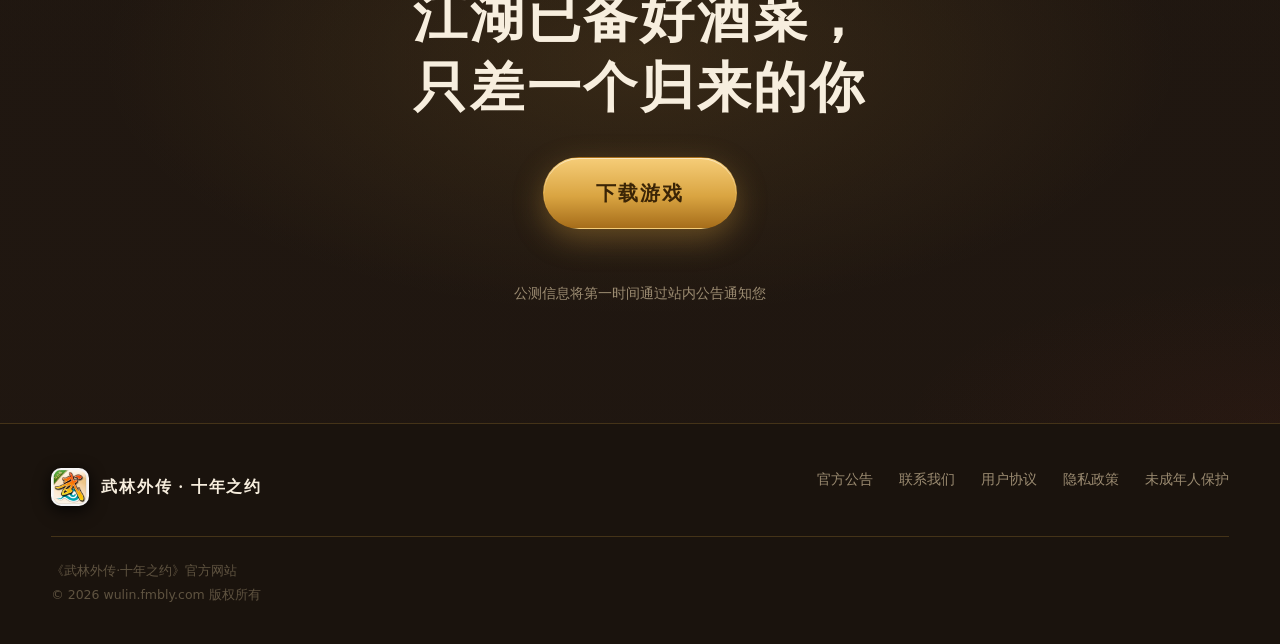
==== commit d52e0fd7: "hero: 武林外传官网首页大图替换为用户提供的新图(桌面+移动双版)" ====
--- a/index.html
+++ b/index.html
@@ -10,11 +10,11 @@
 <meta property="og:type" content="website">
 <meta property="og:title" content="武林外传：十年之约 - 官方网站">
 <meta property="og:description" content="十年一遇 · 同福再聚。经典情景剧正版授权群侠手游，公测预约现已开启。">
-<meta property="og:image" content="https://wulin.fmbly.com/assets/images/hero_kv.jpg">
+<meta property="og:image" content="https://wulin.fmbly.com/assets/images/hero_kv_user.webp">
 <link rel="icon" type="image/svg+xml" href="favicon.svg">
 <link rel="icon" type="image/png" href="favicon-32.png" sizes="32x32">
 <link rel="apple-touch-icon" href="favicon-192.png">
-<link rel="stylesheet" href="css/style.css?v=20260907-light">
+<link rel="stylesheet" href="css/style.css?v=20260908-user">
 </head>
 <body>
 <a class="skip-link" href="#main">跳到主要内容</a>
@@ -46,11 +46,12 @@
 
   <!-- ===== 首屏主视觉 ===== -->
   <section class="hero" id="home">
-    <div class="hero-media">
-      <img class="hero-bg" src="assets/images/hero-new.webp?v=20260904" alt="同福客栈月夜江湖" fetchpriority="high">
-      <div class="hero-veil"></div>
-      <div class="hero-veil2"></div>
-    </div>
+    <picture class="hero-media">
+      <source srcset="assets/images/hero_kv_user_mobile.webp?v=20260908" media="(max-width:760px)">
+      <img class="hero-bg" src="assets/images/hero_kv_user.webp?v=20260908" alt="同福客栈月夜江湖" fetchpriority="high">
+    </picture>
+    <div class="hero-veil"></div>
+    <div class="hero-veil2"></div>
     <div class="hero-inner">
       <div class="hero-lantern-wrap" aria-hidden="true">
         <span class="lantern l1"></span>
--- a/css/style.css
+++ b/css/style.css
@@ -139,7 +139,8 @@
 
 /* ---------- 首屏 ---------- */
 .hero{position:relative;min-height:100vh;display:flex;align-items:center;justify-content:center;overflow:hidden;text-align:center}
-.hero-media{position:absolute;inset:0}
+.hero-media{position:absolute;inset:0;display:block;overflow:hidden}
+.hero-media source,.hero-media img{display:block}
 .hero-bg{width:100%;height:100%;object-fit:cover;object-position:center 35%;transform:scale(1.06);animation:heroZoom 16s ease-out forwards}
 @keyframes heroZoom{to{transform:scale(1)}}
 .hero-veil{position:absolute;inset:0;background:linear-gradient(180deg,rgba(20,15,12,.10),rgba(20,15,12,.18) 50%,rgba(20,15,12,.55) 100%)}
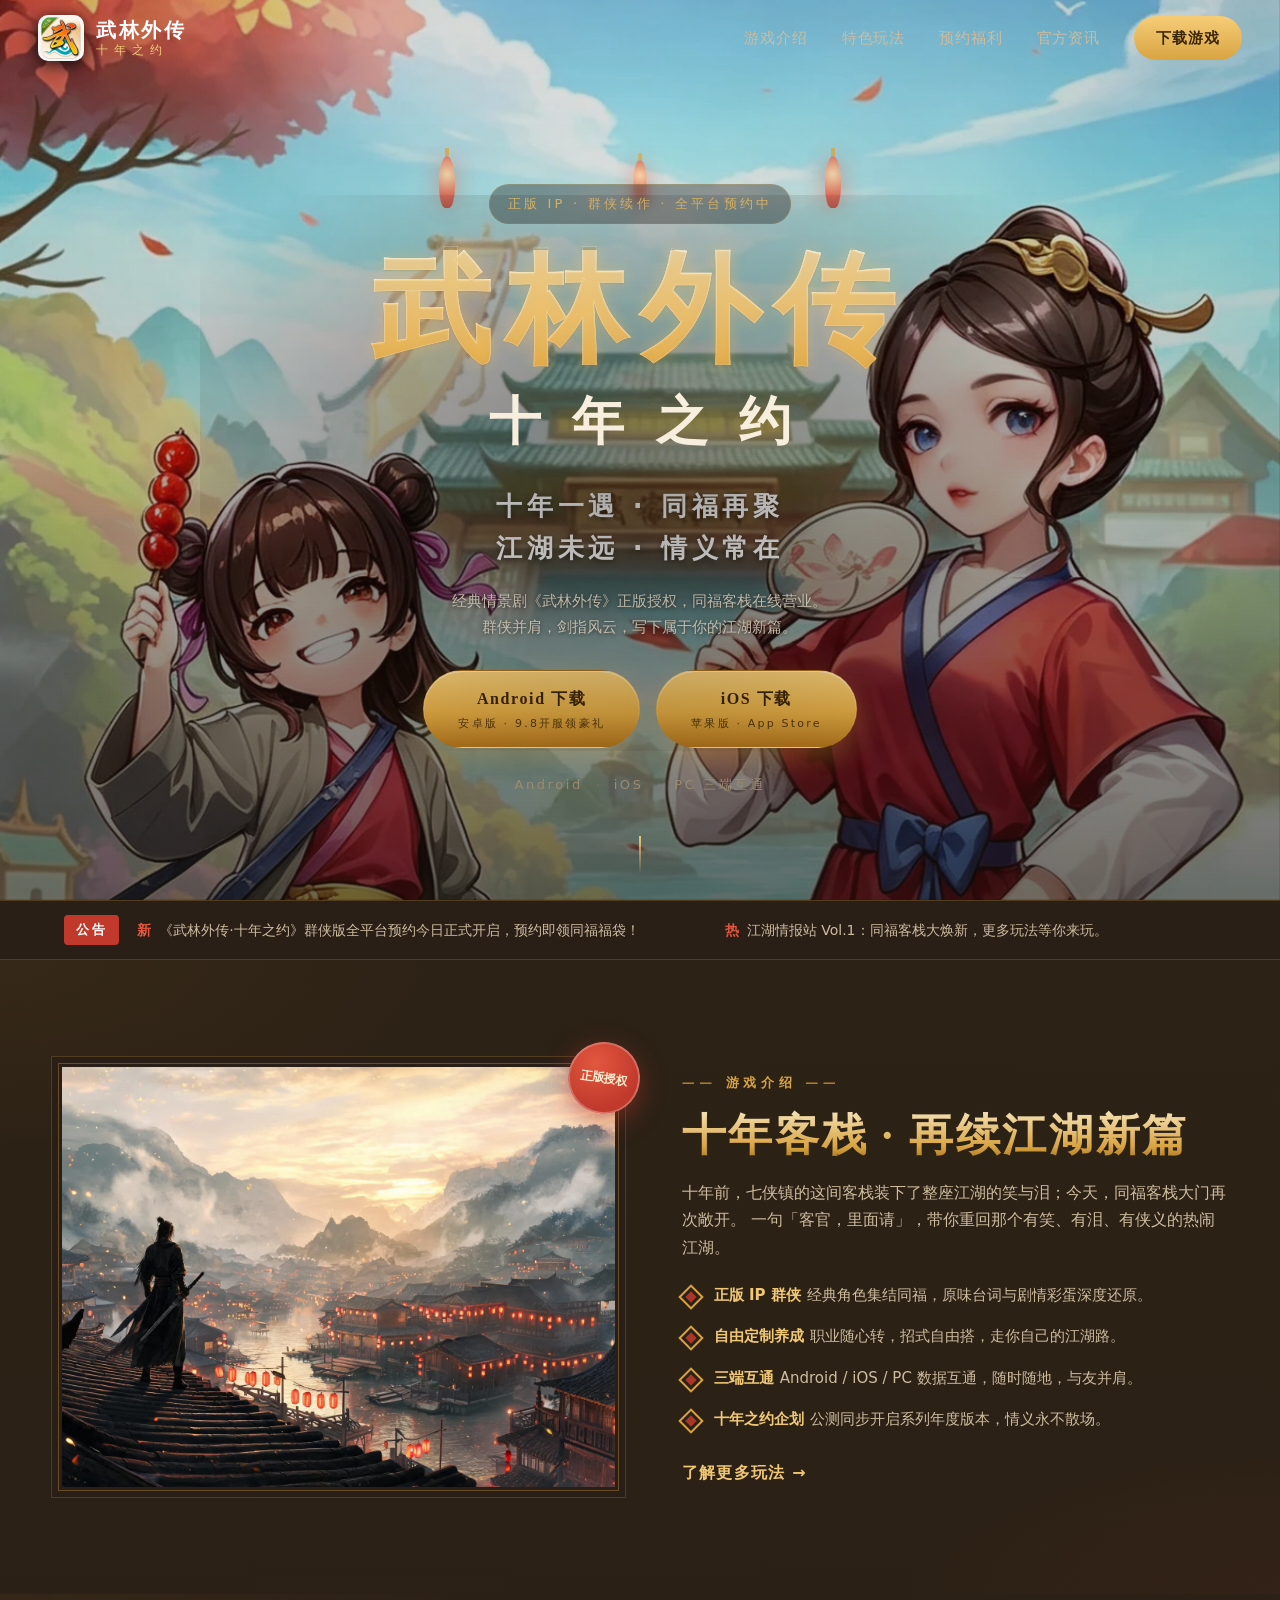
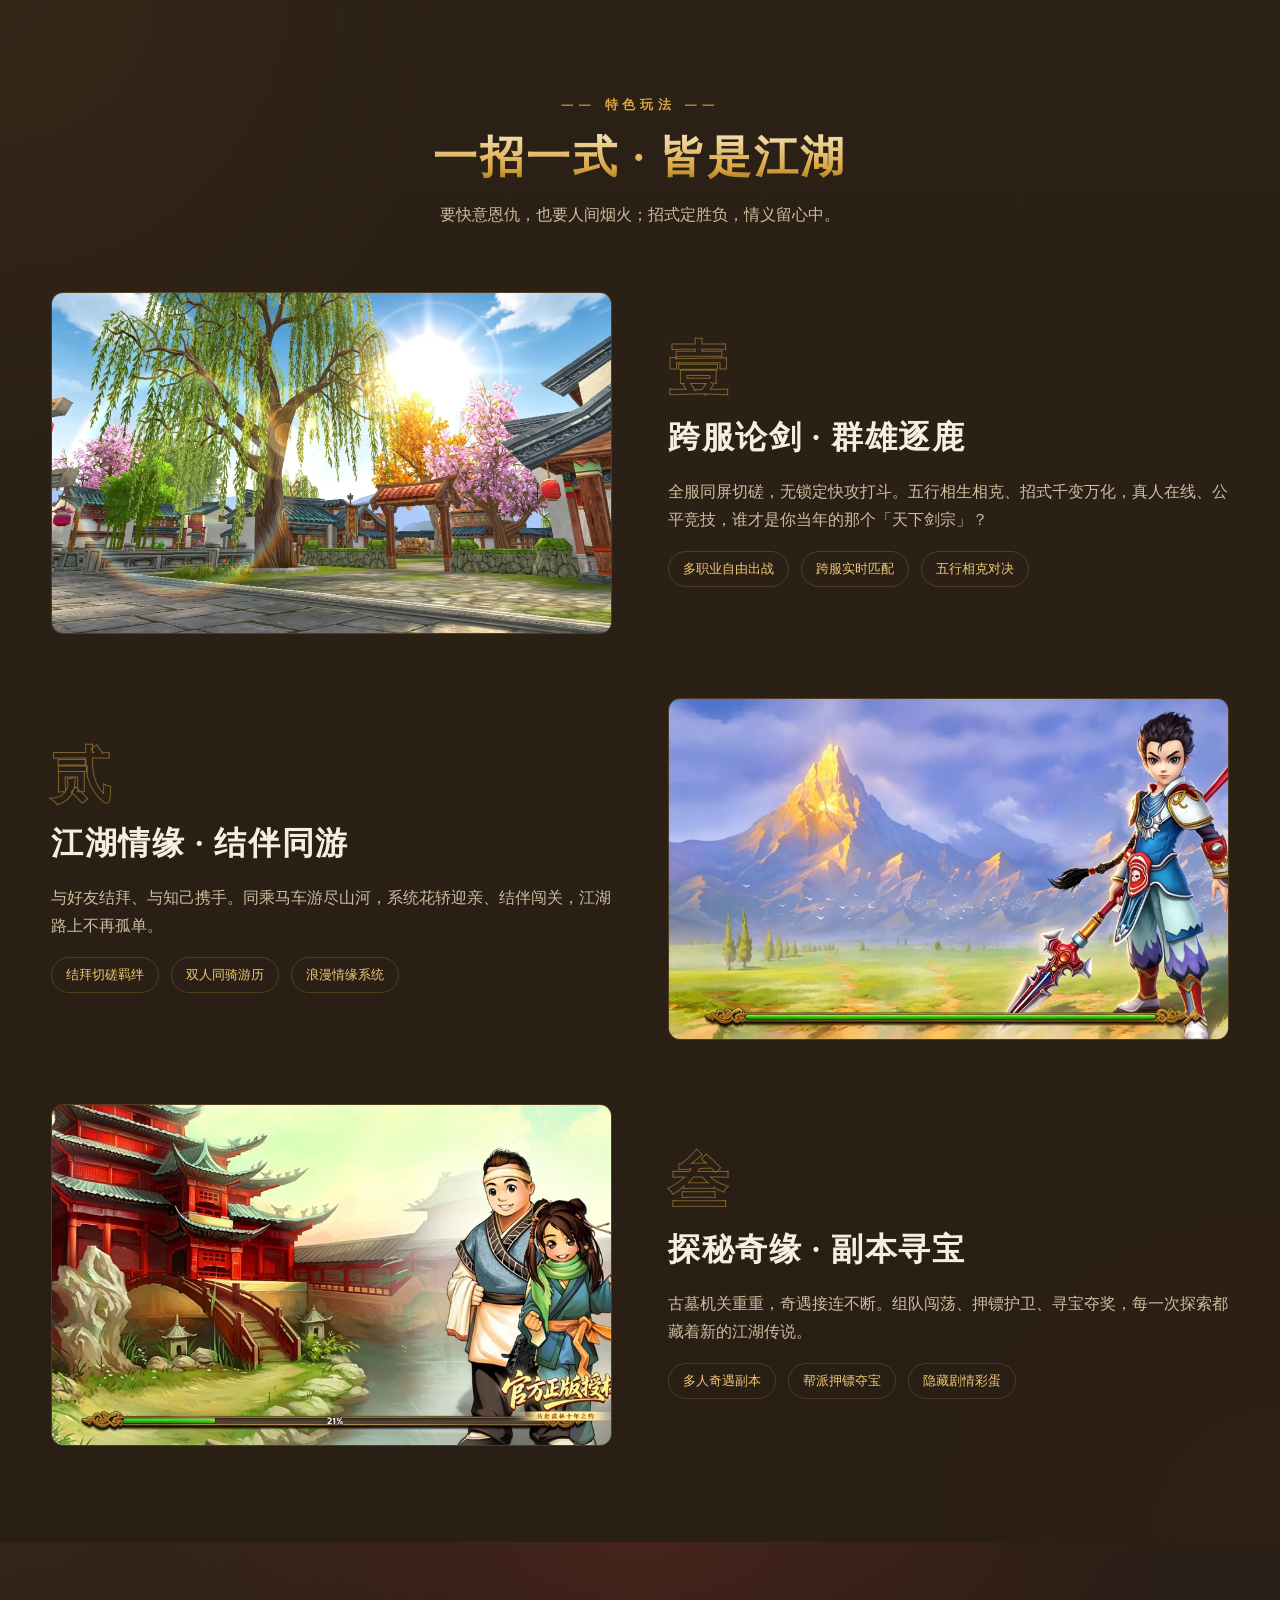
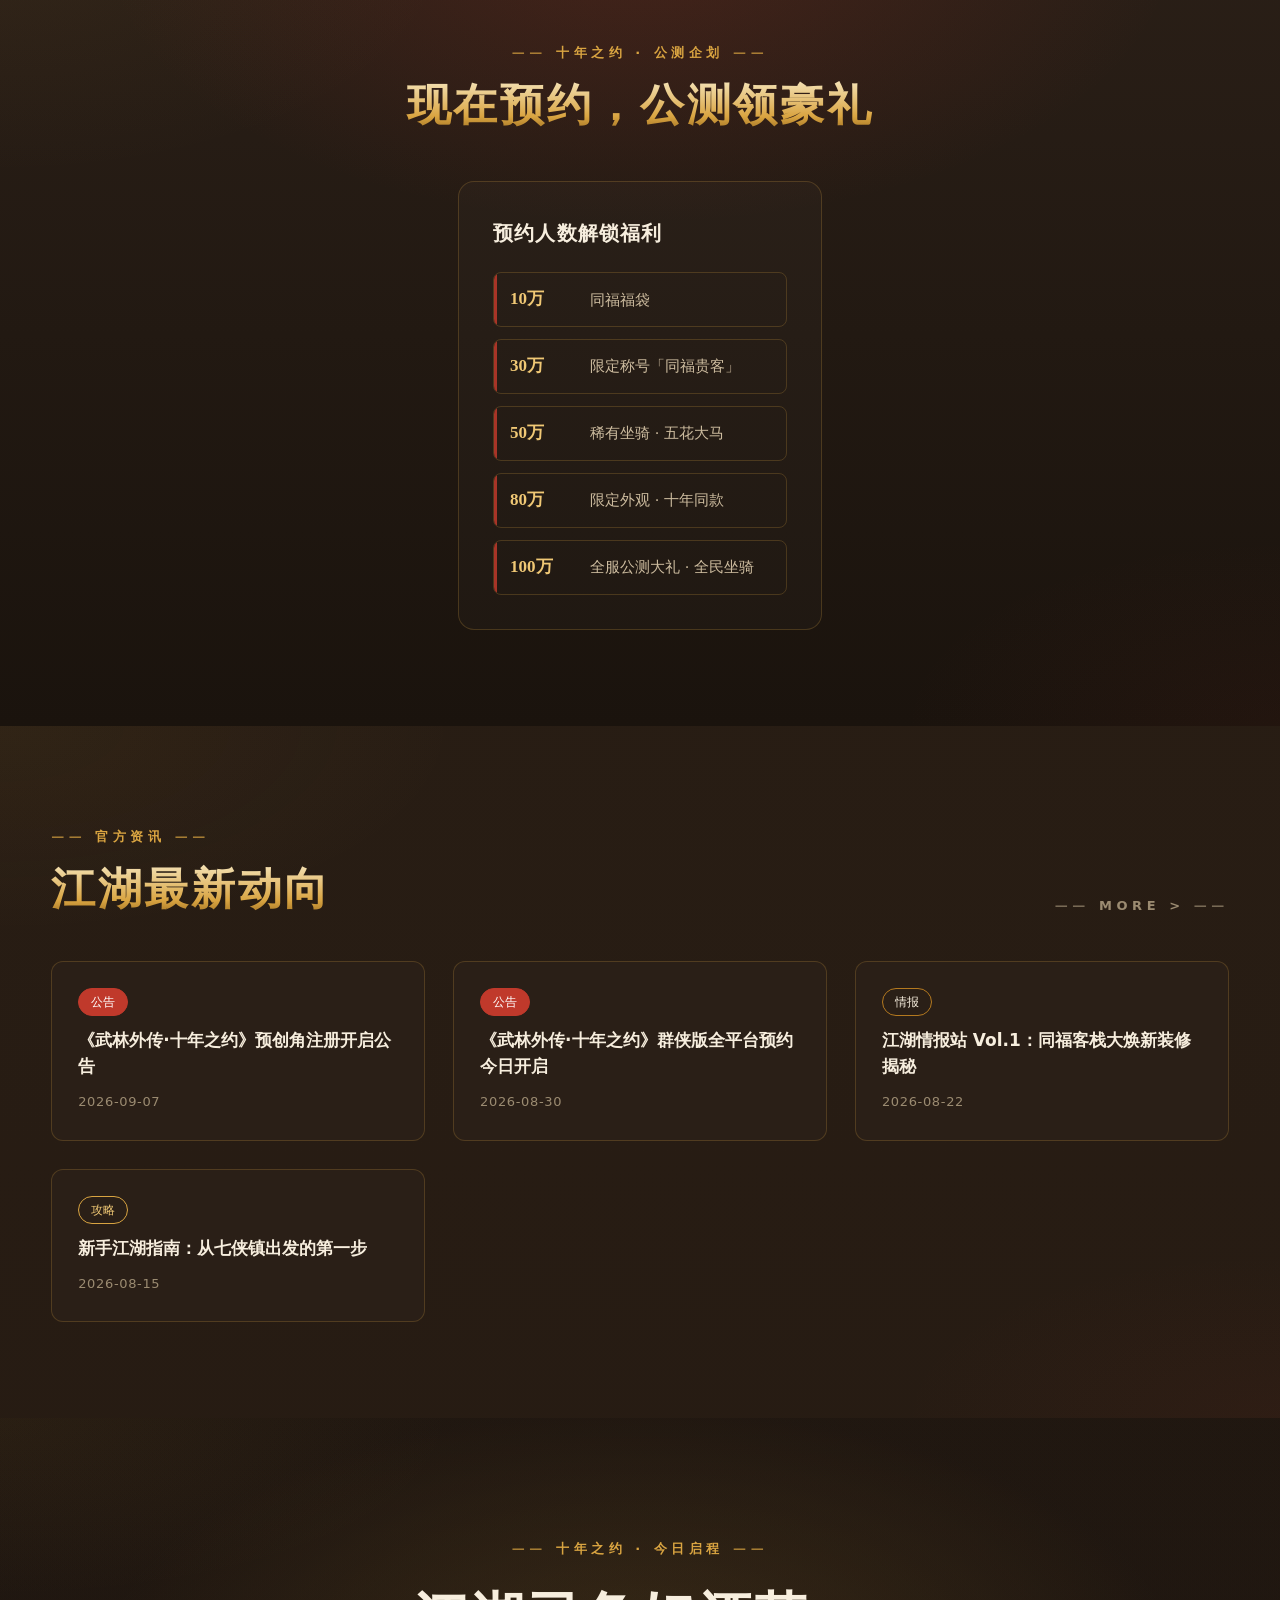
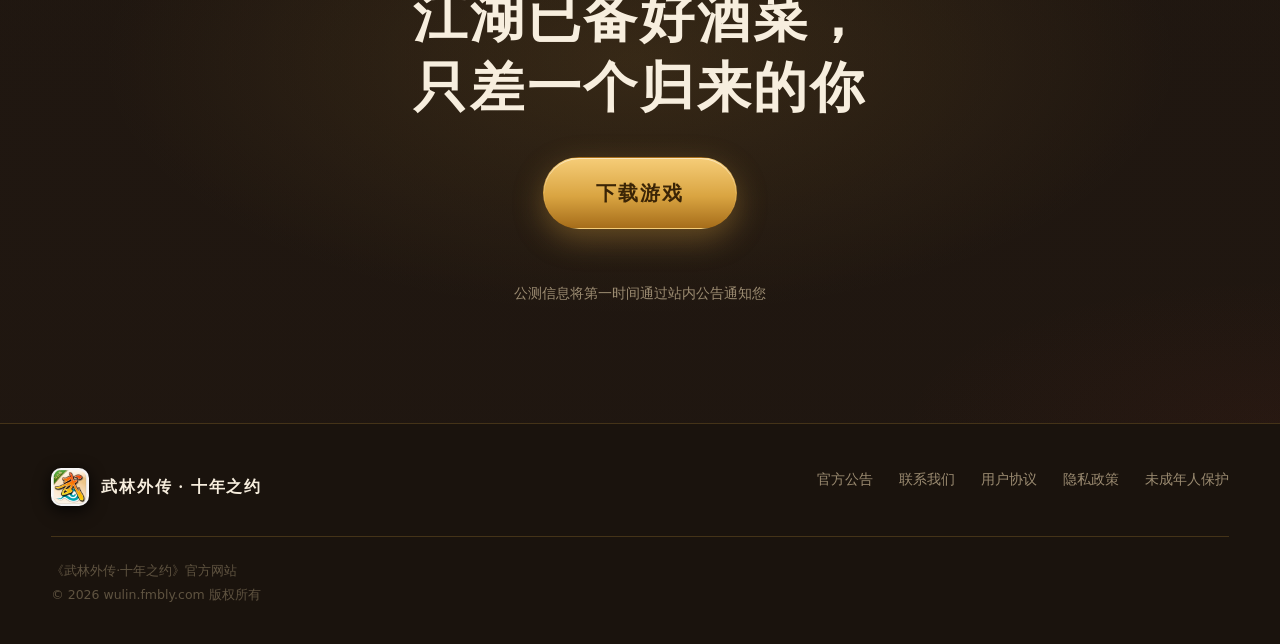
==== commit b6a496d4: "seo: 外链rel补全; favicon-16/manifest; JSON-LD" ====
--- a/index.html
+++ b/index.html
@@ -12,9 +12,12 @@
 <meta property="og:description" content="十年一遇 · 同福再聚。经典情景剧正版授权群侠手游，公测预约现已开启。">
 <meta property="og:image" content="https://wulin.fmbly.com/assets/images/hero_kv_user.webp">
 <link rel="icon" type="image/svg+xml" href="favicon.svg">
+<link rel="icon" type="image/png" href="favicon-16.png" sizes="16x16">
 <link rel="icon" type="image/png" href="favicon-32.png" sizes="32x32">
 <link rel="apple-touch-icon" href="favicon-192.png">
+<link rel="manifest" href="site.webmanifest">
 <link rel="stylesheet" href="css/style.css?v=20260908-user">
+<script type="application/ld+json">{"@context": "https://schema.org", "@type": "WebSite", "name": "武林外传：十年之约 官方网站", "url": "https://wulin.fmbly.com/"}</script>
 </head>
 <body>
 <a class="skip-link" href="#main">跳到主要内容</a>
@@ -34,7 +37,7 @@
       <a href="#features">特色玩法</a>
       <a href="#welfare">预约福利</a>
       <a href="#news">官方资讯</a>
-      <a class="nav-cta" href="https://sdkn-ldy.zhangyu39.com/?app_id=7631&promote_id=1778" target="_blank" data-adapt>下载游戏</a>
+      <a class="nav-cta" href="https://sdkn-ldy.zhangyu39.com/?app_id=7631&promote_id=1778" target="_blank" rel="noopener noreferrer">下载游戏</a>
     </div>
     <button class="nav-toggle" id="navToggle" aria-label="展开菜单" aria-expanded="false" aria-controls="navLinks">
       <span></span><span></span><span></span>
@@ -67,11 +70,11 @@
       <p class="hero-slogan">十年一遇 · 同福再聚<br>江湖未远 · 情义常在</p>
       <p class="hero-desc">经典情景剧《武林外传》正版授权，同福客栈在线营业。<br>群侠并肩，剑指风云，写下属于你的江湖新篇。</p>
       <div class="hero-actions">
-        <a class="btn btn-primary" href="https://sdkn-ldy.zhangyu39.com/?app_id=7631&promote_id=1778" target="_blank" style="position: relative;" data-dl="7631">
+        <a class="btn btn-primary" href="https://sdkn-ldy.zhangyu39.com/?app_id=7631&promote_id=1778" target="_blank" rel="noopener noreferrer">
           <span>Android 下载</span>
           <small>安卓版 · 9.8开服领豪礼</small>
         </a>
-        <a class="btn btn-primary" href="https://sdkn-ldy.zhangyu39.com/?app_id=7606&promote_id=1778" target="_blank" data-dl="7606">
+        <a class="btn btn-primary" href="https://sdkn-ldy.zhangyu39.com/?app_id=7606&promote_id=1778" target="_blank" rel="noopener noreferrer">
           <span>iOS 下载</span>
           <small>苹果版 · App Store</small>
         </a>
@@ -244,7 +247,7 @@
     <div class="reserve-inner reveal in">
       <span class="eyebrow">十年之约 · 今日启程</span>
       <h2 class="reserve-title">江湖已备好酒菜，<br>只差一个归来的你</h2>
-      <a class="btn btn-primary btn-lg" href="https://sdkn-ldy.zhangyu39.com/?app_id=7631&promote_id=1778" target="_blank" data-adapt><span>下载游戏</span></a>
+      <a class="btn btn-primary btn-lg" href="https://sdkn-ldy.zhangyu39.com/?app_id=7631&promote_id=1778" target="_blank" rel="noopener noreferrer"><span>下载游戏</span></a>
       <p class="reserve-note"><br>公测信息将第一时间通过站内公告通知您</p>
     </div>
   </section>
